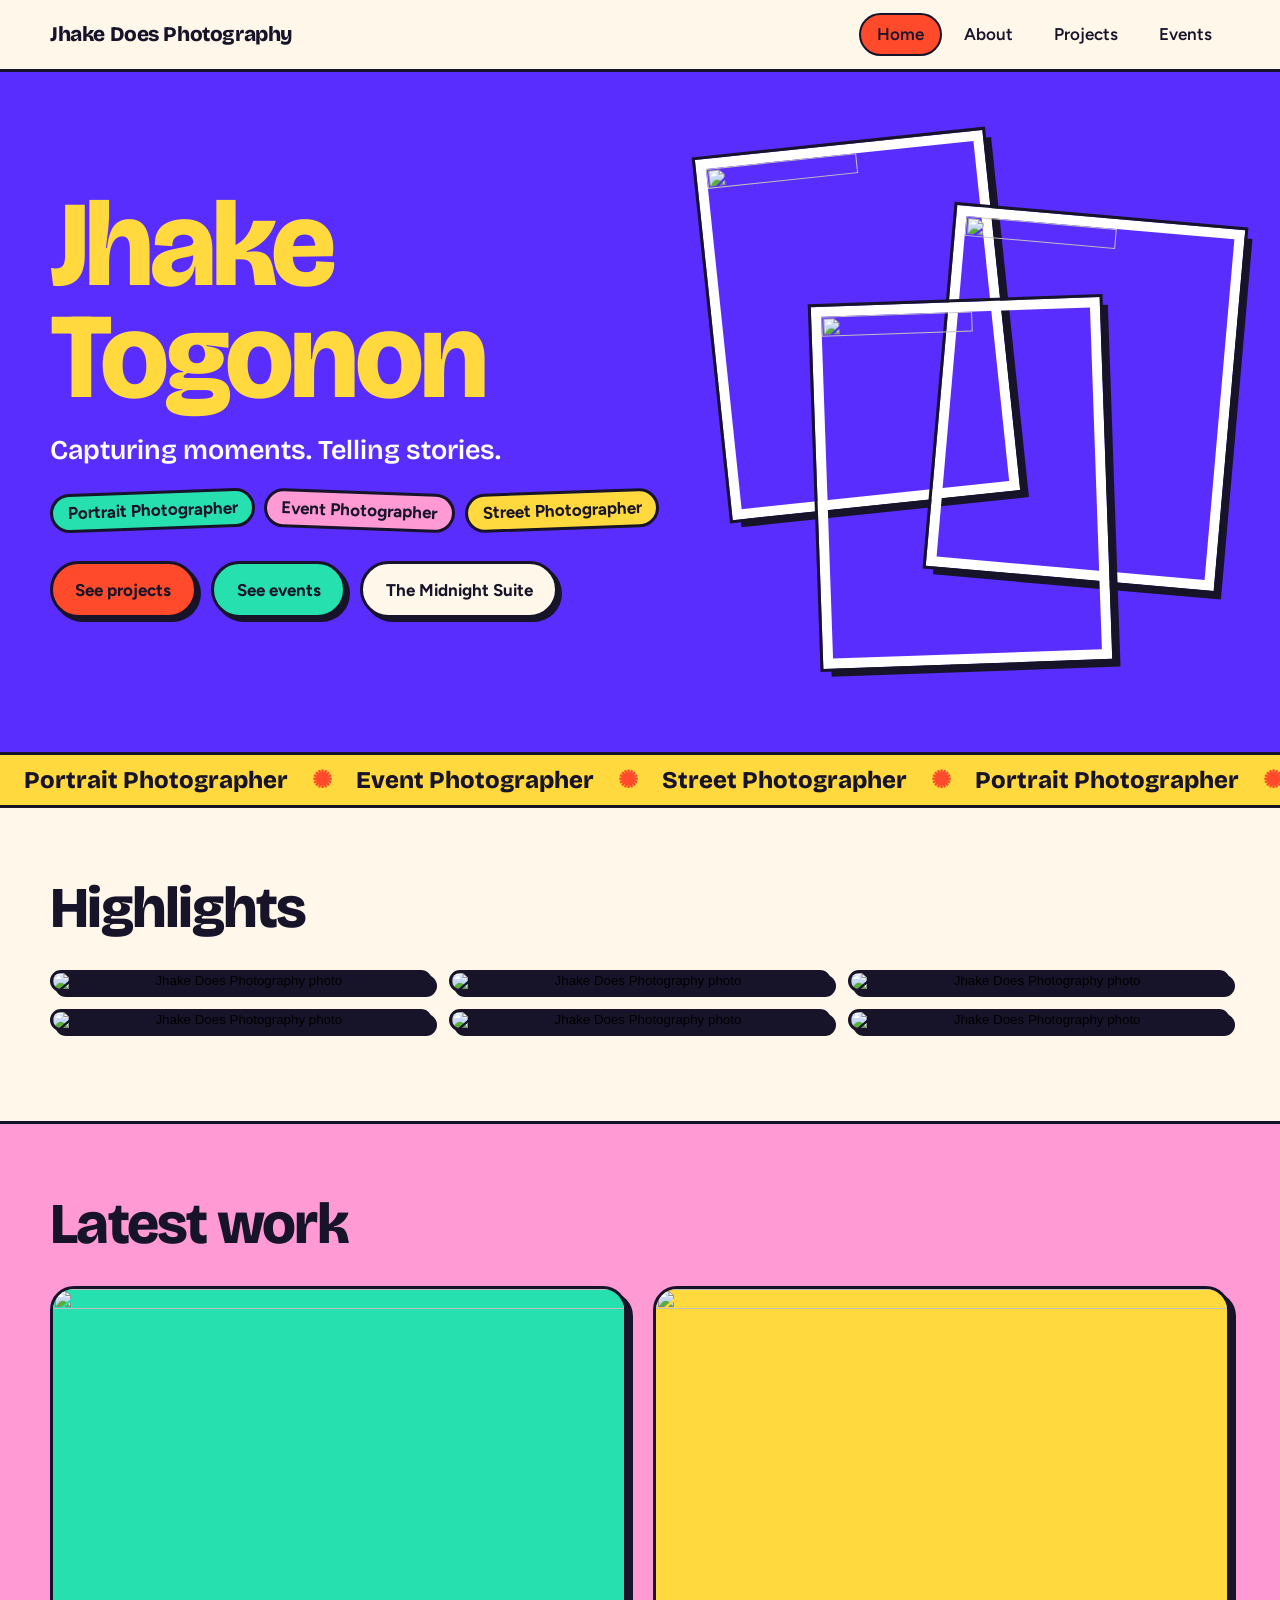
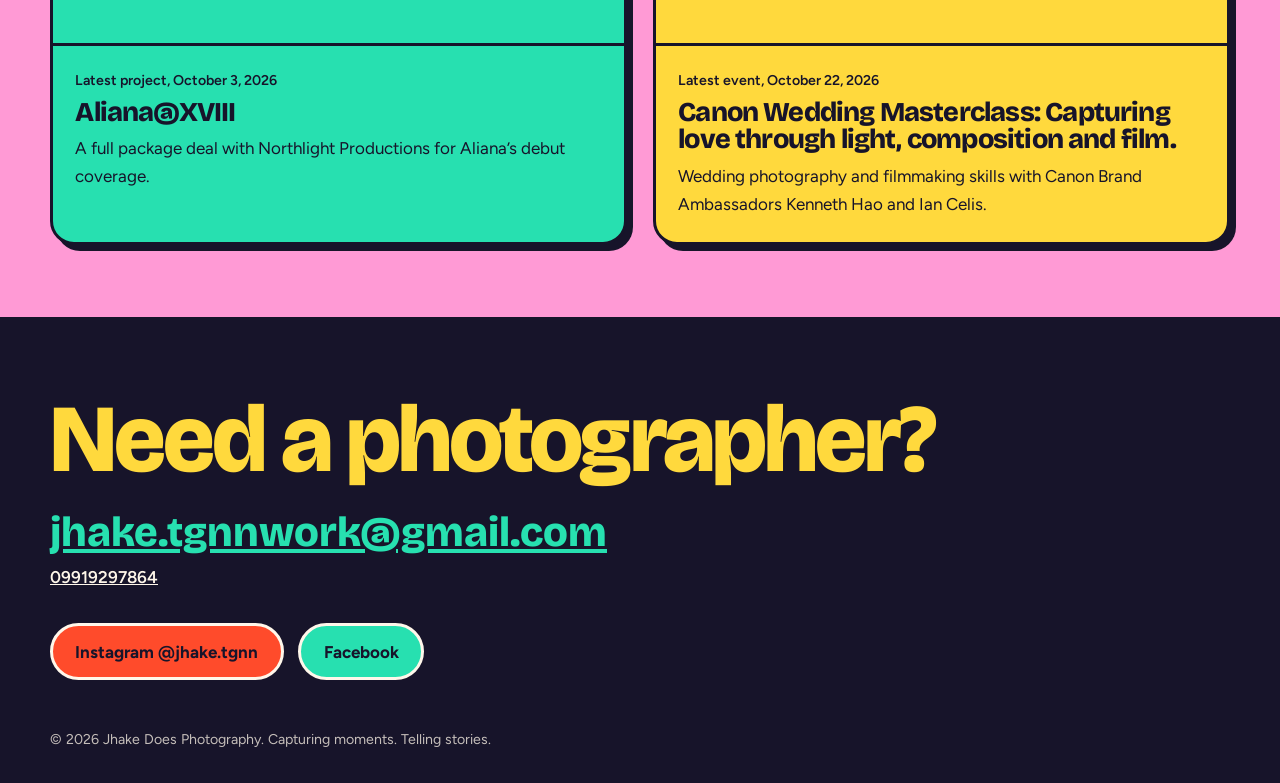
==== index.html @ 031a36fd "First push" ====
<!doctype html>
<html lang="en">
<head>
<meta charset="utf-8">
<meta name="viewport" content="width=device-width, initial-scale=1">
<title>Jhake Togonon – Portrait, Event & Street Photographer</title>
<meta name="description" content="Portfolio of Jhake Togonon: portrait, event and street photography.">
<meta property="og:title" content="Jhake Togonon – Portrait, Event & Street Photographer">
<meta property="og:description" content="Portfolio of Jhake Togonon: portrait, event and street photography.">
<meta property="og:type" content="website">
<link rel="preconnect" href="https://fonts.googleapis.com">
<link rel="preconnect" href="https://fonts.gstatic.com" crossorigin>
<link href="https://fonts.googleapis.com/css2?family=Bricolage+Grotesque:opsz,wght@12..96,700;12..96,800&family=Figtree:wght@400;600;700&display=swap" rel="stylesheet">
<link rel="stylesheet" href="style.css">
</head>
<body data-page="home">
<div id="root"></div>
<noscript><p style="padding:2rem">This site needs JavaScript turned on to show its content.</p></noscript>
<script src="content.js"></script>
<script src="app.js"></script>
</body>
</html>
---- style.css ----
/* Colours live here. Change a hex value and the whole site follows. */
:root{
  --ink:#17142a; --paper:#fff7ea;
  --tomato:#ff4b2b; --violet:#5a2dff; --butter:#ffd93d; --mint:#27e0b0; --pink:#ff9ad5;
  --accent:var(--tomato);
}
body[data-page=about]{--accent:var(--mint)}
body[data-page=projects]{--accent:var(--violet)}
body[data-page=events]{--accent:var(--butter)}

*{box-sizing:border-box;margin:0}
html{scroll-behavior:smooth;scroll-padding-top:5rem}
body{background:var(--paper);color:var(--ink);font:400 1.0625rem/1.65 "Figtree",system-ui,sans-serif}
h1,h2,h3{font-family:"Bricolage Grotesque","Figtree",sans-serif;line-height:1;letter-spacing:-.03em;font-weight:800}
h2{font-size:clamp(2.2rem,5vw,3.6rem)}
img{display:block;max-width:100%}
a{color:inherit}
:focus-visible{outline:3px solid var(--violet);outline-offset:3px}
.wrap{width:min(1180px,100% - 2.5rem);margin-inline:auto}

/* Navigation */
.nav{position:sticky;top:0;z-index:20;background:var(--paper);border-bottom:3px solid var(--ink)}
.nav .wrap{display:flex;align-items:center;justify-content:space-between;gap:.6rem 1rem;padding:.8rem 0;flex-wrap:wrap}
.brand{font:800 1.3rem "Bricolage Grotesque",sans-serif;letter-spacing:-.02em;text-decoration:none}
.nav ul{display:flex;gap:.3rem;list-style:none;padding:0;flex-wrap:wrap}
.nav li a{display:block;padding:.35rem 1rem;border:2px solid transparent;border-radius:99px;font-weight:600;text-decoration:none}
.nav li a:hover{border-color:var(--ink)}
.nav li a[aria-current]{background:var(--accent);border-color:var(--ink)}
body[data-page=projects] .nav li a[aria-current]{color:#fff}

/* Buttons */
.btns{display:flex;flex-wrap:wrap;gap:.9rem;margin-top:2rem}
.btn{display:inline-block;padding:.7rem 1.4rem;border:3px solid var(--ink);border-radius:99px;background:var(--tomato);color:var(--ink);font-weight:700;text-decoration:none;box-shadow:4px 4px 0 var(--ink);transition:transform .15s,box-shadow .15s}
.btn:hover{transform:translate(-2px,-2px);box-shadow:6px 6px 0 var(--ink)}
.btn.alt{background:var(--mint)}
.btn.ghost{background:var(--paper)}

/* Home hero */
.hero{background:var(--violet);color:#fff;border-bottom:3px solid var(--ink);overflow:hidden}
.hero .wrap{display:grid;grid-template-columns:1.1fr .9fr;gap:2rem;align-items:center;padding:4.5rem 0 5.5rem}
.hero h1{font-size:clamp(3.6rem,9.5vw,8rem);color:var(--butter);line-height:.92}
.lede{font:600 clamp(1.2rem,2.4vw,1.7rem)/1.3 "Bricolage Grotesque",sans-serif;margin-top:1.2rem}
.roles{display:flex;flex-wrap:wrap;gap:.6rem;margin-top:1.4rem}
.roles span{background:var(--mint);color:var(--ink);border:3px solid var(--ink);border-radius:99px;padding:.15rem .9rem;font-weight:700;transform:rotate(-2deg)}
.roles span:nth-child(2){background:var(--pink);transform:rotate(2deg)}
.roles span:nth-child(3){background:var(--butter)}
.collage{position:relative;height:min(520px,90vw)}
.collage img{position:absolute;width:56%;aspect-ratio:4/5;object-fit:cover;border:10px solid #fff;outline:3px solid var(--ink);box-shadow:8px 8px 0 var(--ink);transform:rotate(var(--r));transition:transform .3s;animation:drop .8s cubic-bezier(.2,.8,.2,1) backwards}
.collage img:hover{transform:rotate(0) scale(1.03);z-index:3}
.c0{--r:-6deg;top:0;left:0}
.c1{--r:5deg;top:14%;right:0;animation-delay:.12s!important}
.c2{--r:-2deg;bottom:0;left:20%;animation-delay:.24s!important}
@keyframes drop{from{opacity:0;transform:translateY(50px) rotate(0)}}

/* Marquee strip */
.marquee{background:var(--butter);border-bottom:3px solid var(--ink);overflow:hidden;white-space:nowrap}
.marquee div{display:inline-flex;animation:mq 30s linear infinite}
.marquee span{font:800 1.5rem "Bricolage Grotesque",sans-serif;padding:.7rem 0 .7rem 1.5rem}
.marquee span::after{content:"✺";margin-left:1.5rem;color:var(--tomato)}
@keyframes mq{to{transform:translateX(-50%)}}

/* Sections and photo walls */
.sec{padding:4.5rem 0}
.masonry{columns:3 260px;column-gap:1.1rem;margin-top:2rem}
.ph{display:block;width:100%;margin:0 0 1.1rem;padding:0;border:3px solid var(--ink);border-radius:18px;overflow:hidden;background:var(--ink);box-shadow:5px 5px 0 var(--ink);break-inside:avoid;cursor:zoom-in;transition:transform .2s,box-shadow .2s}
.ph:hover{transform:translate(-2px,-2px);box-shadow:8px 8px 0 var(--ink)}
.ph img{width:100%;height:auto}

/* Latest work cards */
.latest{background:var(--pink);border-block:3px solid var(--ink)}
.feats{display:grid;grid-template-columns:repeat(auto-fit,minmax(300px,1fr));gap:1.6rem;margin-top:2rem}
.feat{display:flex;flex-direction:column;background:var(--mint);border:3px solid var(--ink);border-radius:24px;overflow:hidden;box-shadow:6px 6px 0 var(--ink);text-decoration:none;transition:transform .2s,box-shadow .2s}
.feat:hover{transform:translate(-2px,-2px);box-shadow:9px 9px 0 var(--ink)}
.feat.e{background:var(--butter)}
.feat img{width:100%;aspect-ratio:16/10;object-fit:cover;border-bottom:3px solid var(--ink)}
.feat div{padding:1.2rem 1.4rem 1.5rem}
.feat h3{font-size:1.7rem;margin:.4rem 0 .5rem}
.feat small{font-weight:600}

/* About */
.aboutTop{background:var(--mint);border-bottom:3px solid var(--ink)}
.about{display:grid;grid-template-columns:.8fr 1.2fr;gap:3rem;align-items:start;padding:4rem 0 4.5rem}
.about h1{font-size:clamp(3.2rem,8vw,6.5rem);margin-bottom:1.2rem}
.h-sm{font-size:clamp(1.5rem,3vw,2rem);margin-bottom:1rem}
.about p{max-width:60ch;margin-bottom:1rem}
.two{display:grid;grid-template-columns:1.3fr 1fr;gap:3rem;padding:4rem 0 5rem}
.tl{list-style:none;padding:0;margin:1.8rem 0 0 .6rem;border-left:4px solid var(--ink)}
.tl li{position:relative;display:grid;padding:0 0 1.7rem 1.7rem}
.tl li::before{content:"";position:absolute;left:-13px;top:.3rem;width:22px;height:22px;border-radius:50%;background:var(--accent);border:3px solid var(--ink)}
.tl time{font-weight:700}
.tl strong{font:800 1.3rem/1.2 "Bricolage Grotesque",sans-serif}

/* Projects and events */
.phead{background:var(--accent);border-bottom:3px solid var(--ink);padding:4.5rem 0 3.5rem}
body[data-page=projects] .phead{color:#fff}
.phead h1{font-size:clamp(3.6rem,12vw,9rem)}
.phead p{font:600 1.4rem/1.35 "Bricolage Grotesque",sans-serif;margin-top:1rem;max-width:36ch}
.story{background:var(--bg);color:var(--fg);border-bottom:3px solid var(--ink);padding:4.5rem 0}
.b-violet{--bg:var(--violet);--fg:#fff}
.b-mint{--bg:var(--mint);--fg:var(--ink)}
.b-butter{--bg:var(--butter);--fg:var(--ink)}
.b-pink{--bg:var(--pink);--fg:var(--ink)}
.b-tomato{--bg:var(--tomato);--fg:var(--ink)}
.story time{display:inline-block;margin-bottom:1rem;padding:.15rem .9rem;border-radius:99px;background:var(--ink);color:var(--paper);font-weight:600;font-size:.95rem}
.story h2{font-size:clamp(2.4rem,6vw,4.8rem);max-width:18ch}
.story .sub{font:600 1.35rem/1.35 "Bricolage Grotesque",sans-serif;max-width:42ch;margin:.9rem 0 1.2rem}
.story .body{max-width:62ch}
.story .body p{margin-bottom:.9rem}
.part{margin-top:3.5rem}
.part h3{font-size:clamp(1.6rem,3.4vw,2.4rem);max-width:26ch;margin-bottom:.8rem}

/* Footer */
.foot{background:var(--ink);color:var(--paper);padding:4.5rem 0 2rem}
.foot h2{font-size:clamp(2.6rem,8vw,6rem);color:var(--butter)}
.foot .mail{display:inline-block;margin-top:1.2rem;font:800 clamp(1.3rem,4vw,2.6rem) "Bricolage Grotesque",sans-serif;color:var(--mint);overflow-wrap:anywhere}
.foot .meta{margin-top:.4rem;font-weight:600}
.foot .btn{box-shadow:none;border-color:var(--paper)}
.foot small{display:block;margin-top:3rem;opacity:.75}

/* Photo viewer */
.lb{position:fixed;inset:0;z-index:50;display:none;place-items:center;padding:1rem;background:rgba(23,20,42,.95)}
.lb.on{display:grid}
.lb img{max-width:min(94vw,1200px);max-height:88vh;border:3px solid var(--paper);border-radius:12px}
.lb button{position:absolute;width:3rem;height:3rem;border:3px solid var(--ink);border-radius:50%;background:var(--butter);font-size:1.4rem;line-height:1;cursor:pointer}
.lb .x{top:1rem;right:1rem}
.lb .p{left:1rem;top:50%}
.lb .n{right:1rem;top:50%}

@media (max-width:820px){
  .hero .wrap,.about,.two{grid-template-columns:1fr}
  .hero .wrap{padding:3rem 0 4rem}
  .sec,.story{padding:3.2rem 0}
  .lb .p,.lb .n{top:auto;bottom:1rem}
}
@media (prefers-reduced-motion:reduce){
  *{animation:none!important;transition:none!important;scroll-behavior:auto}
}
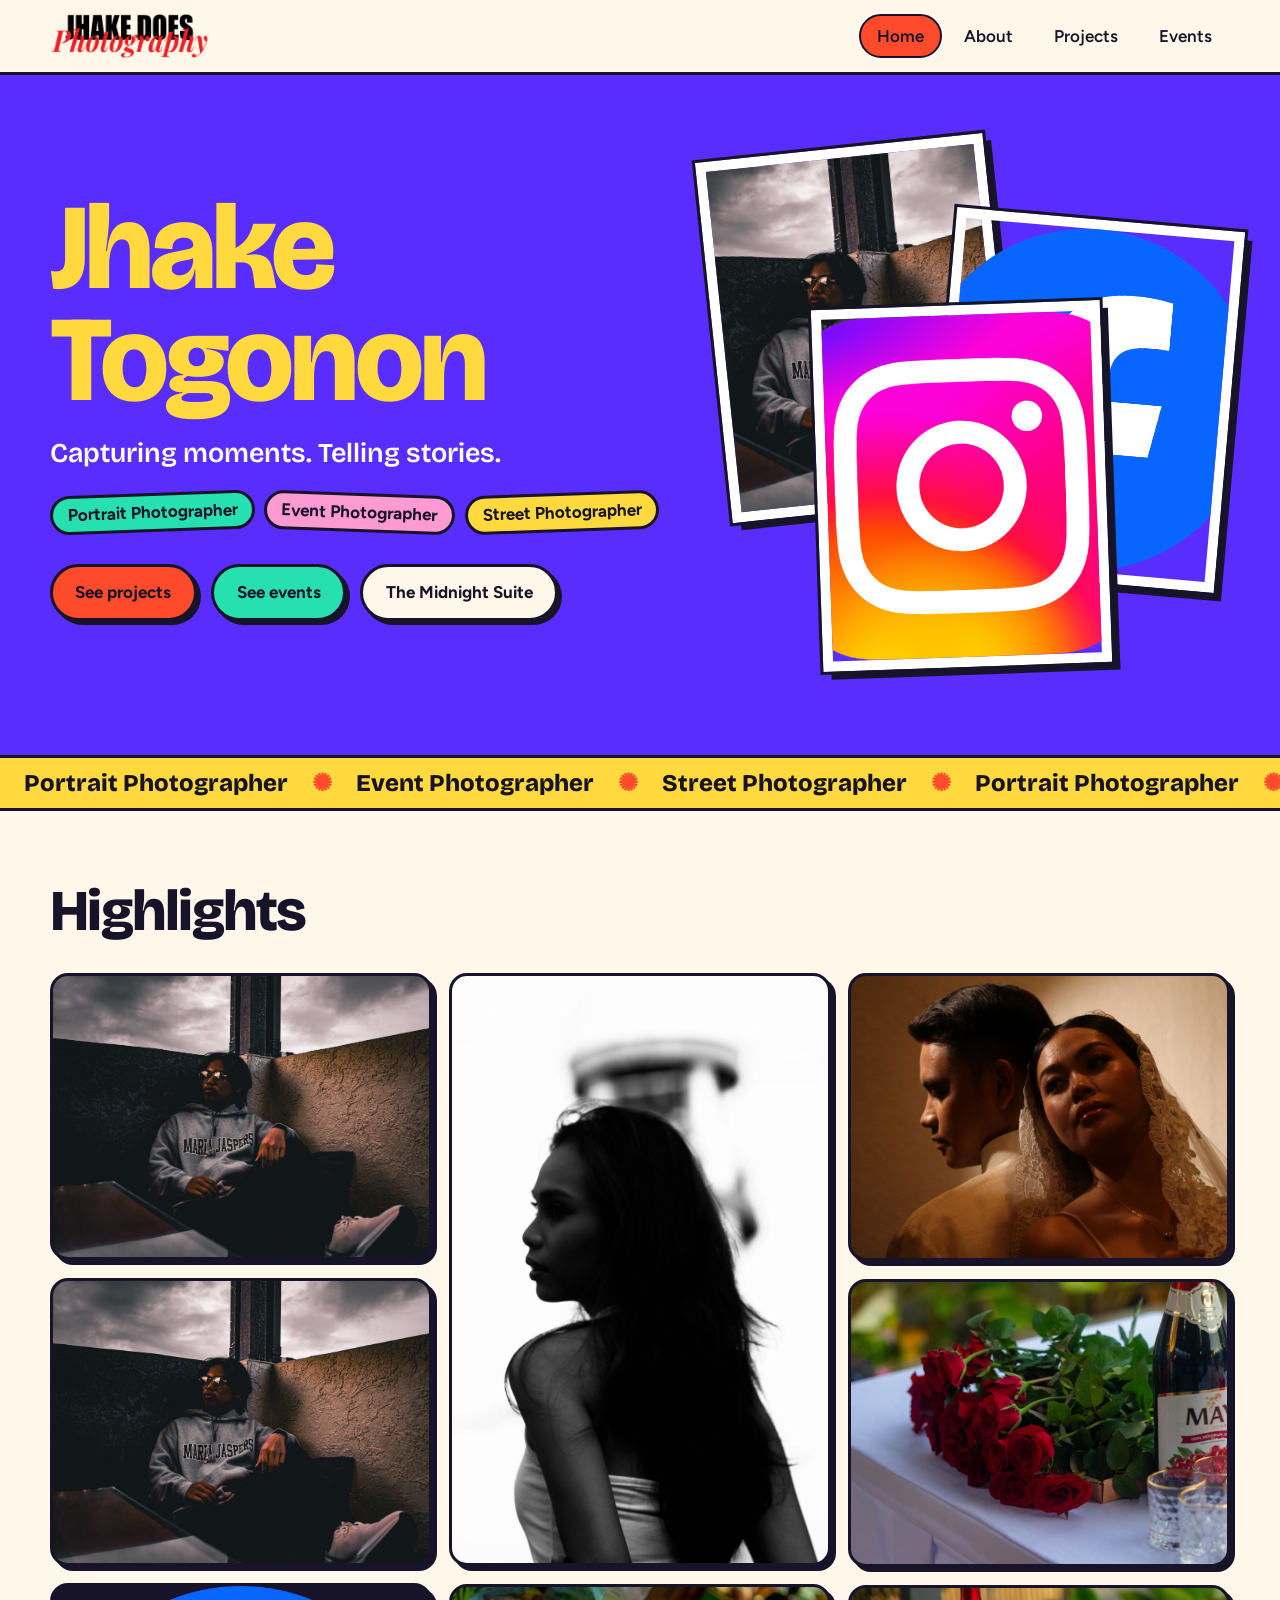
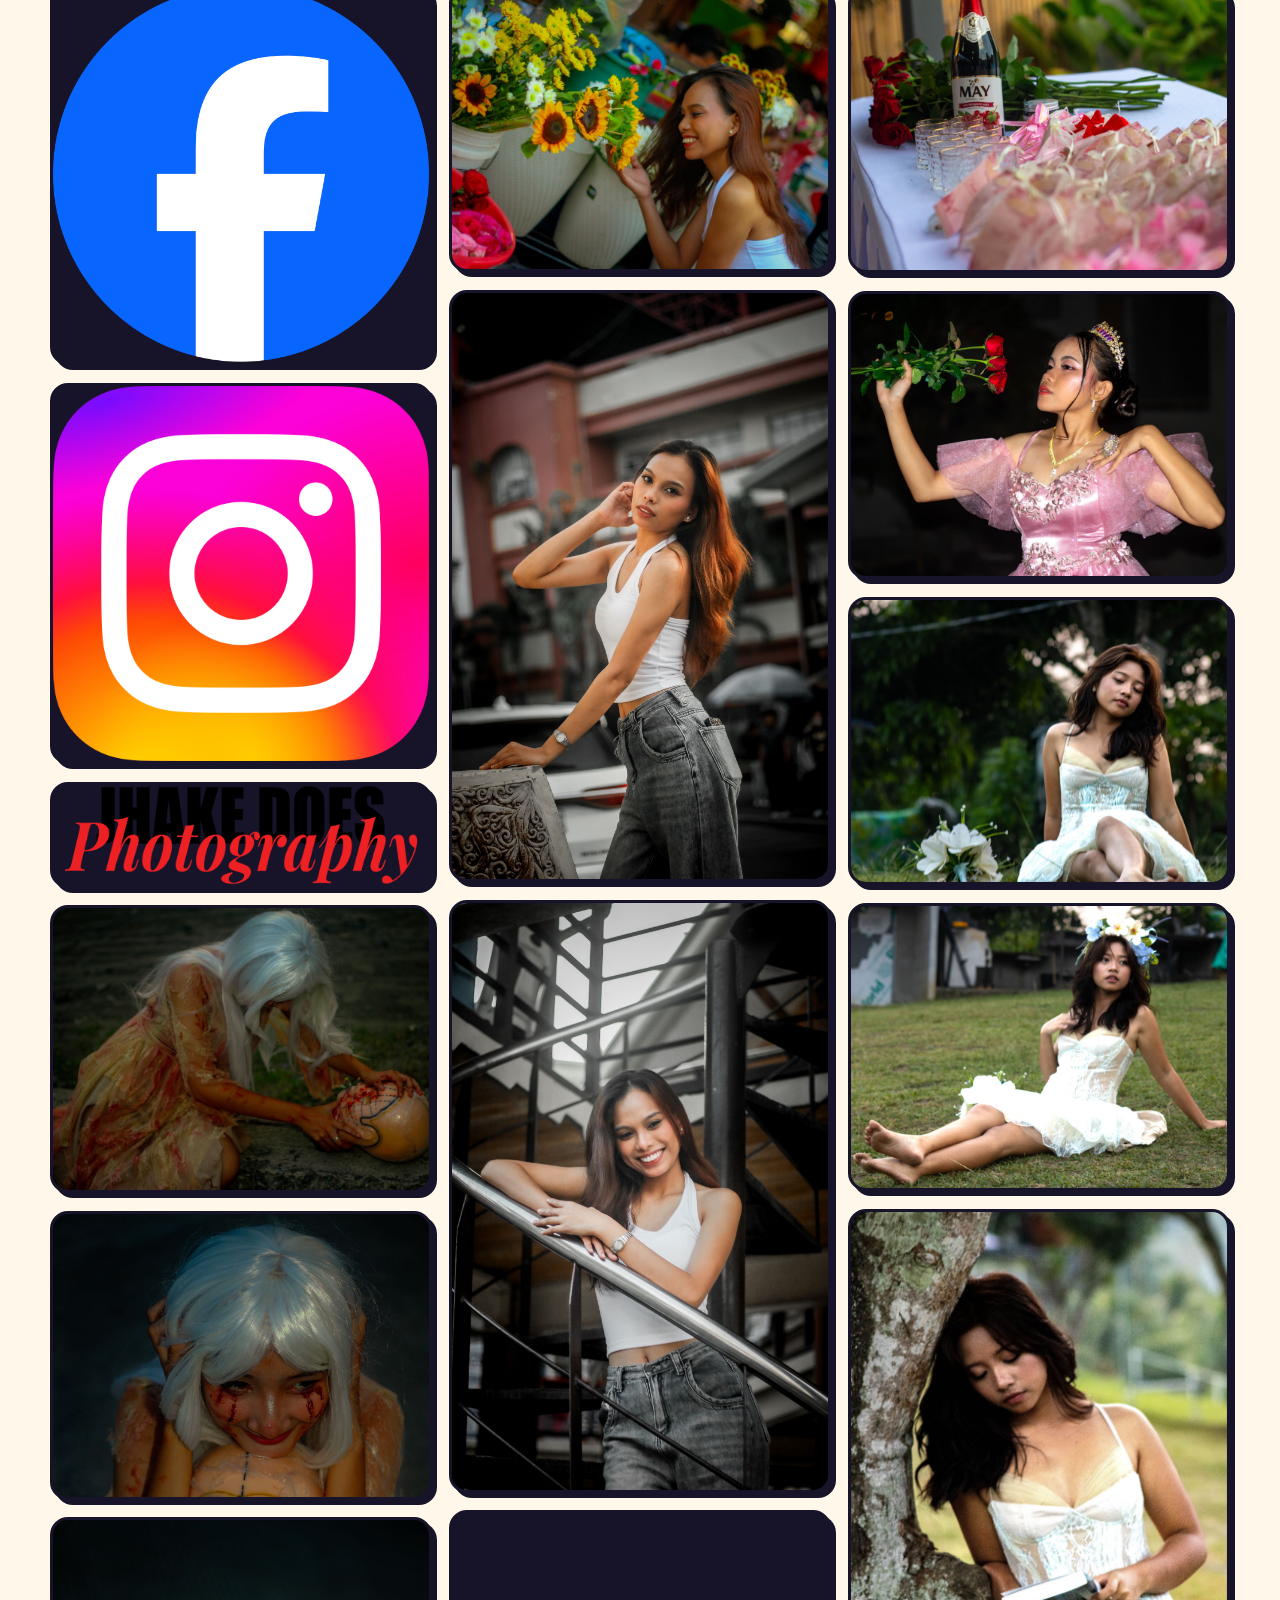
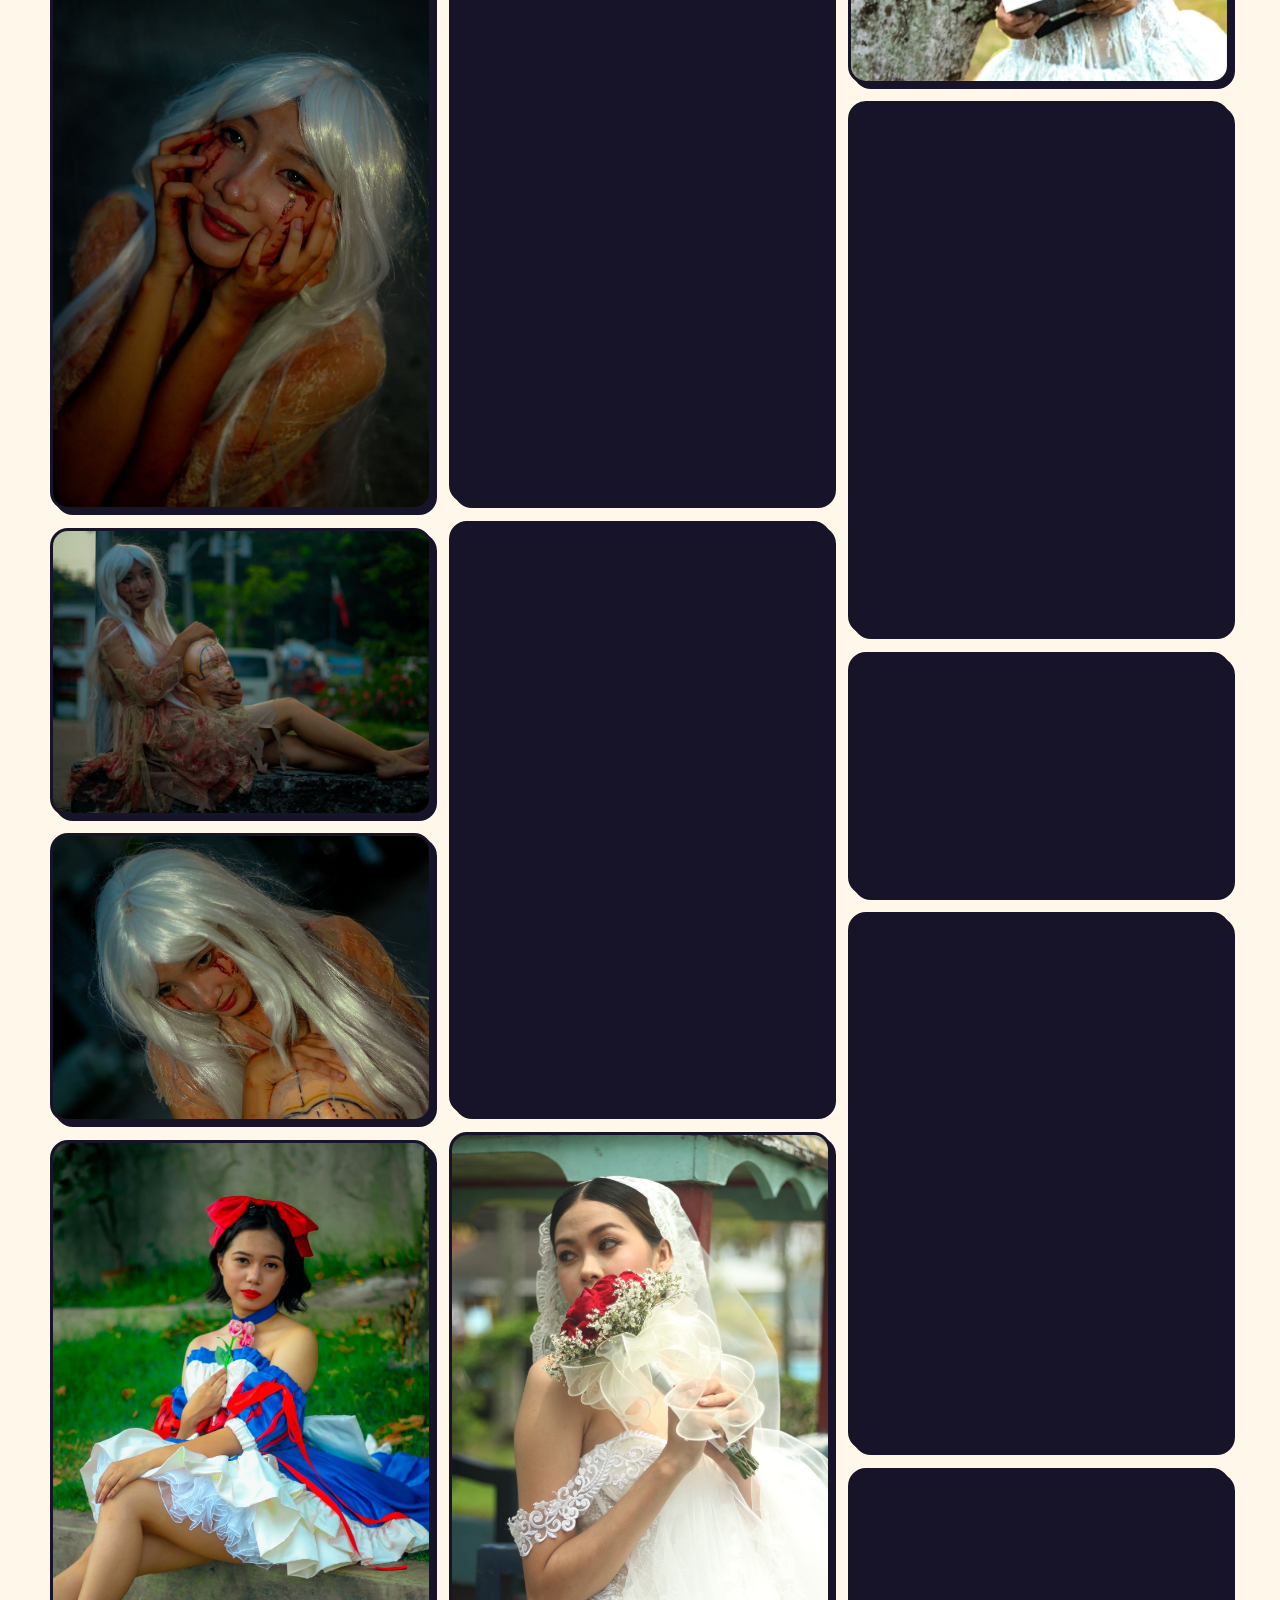
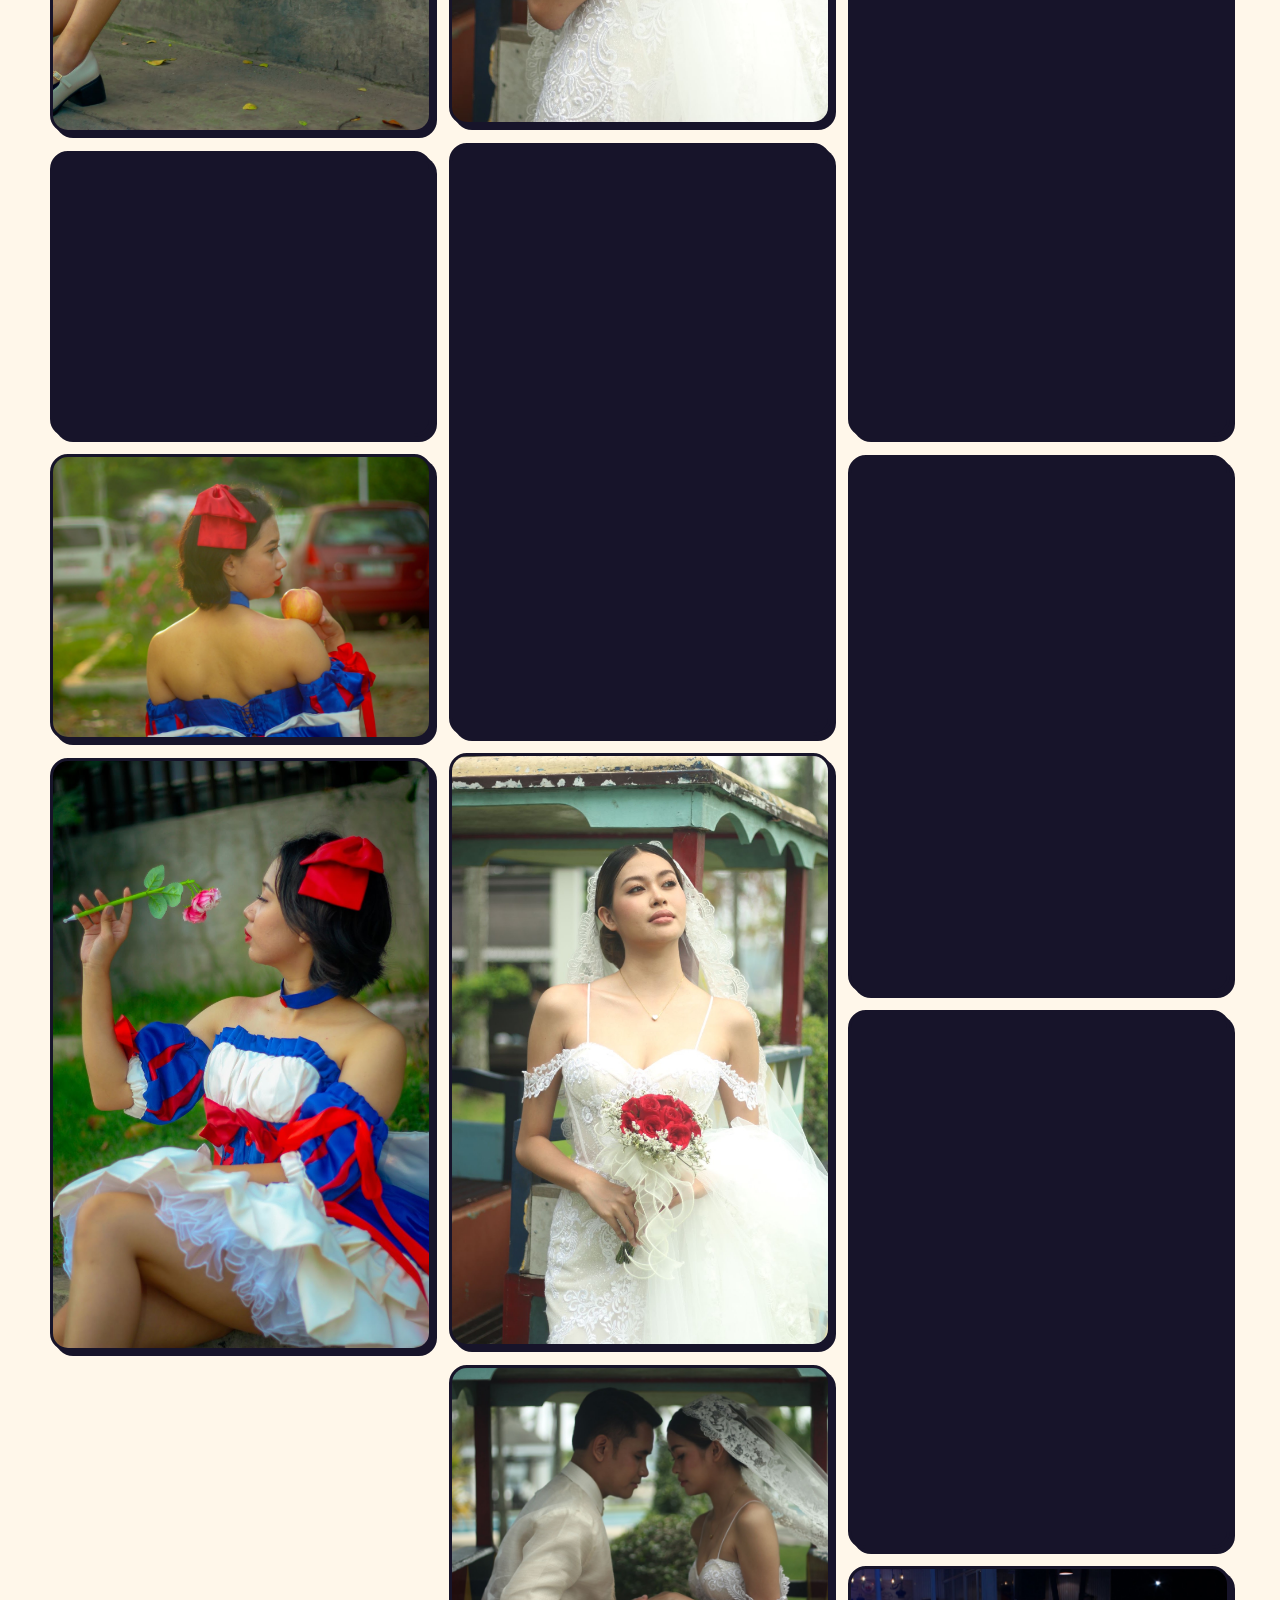
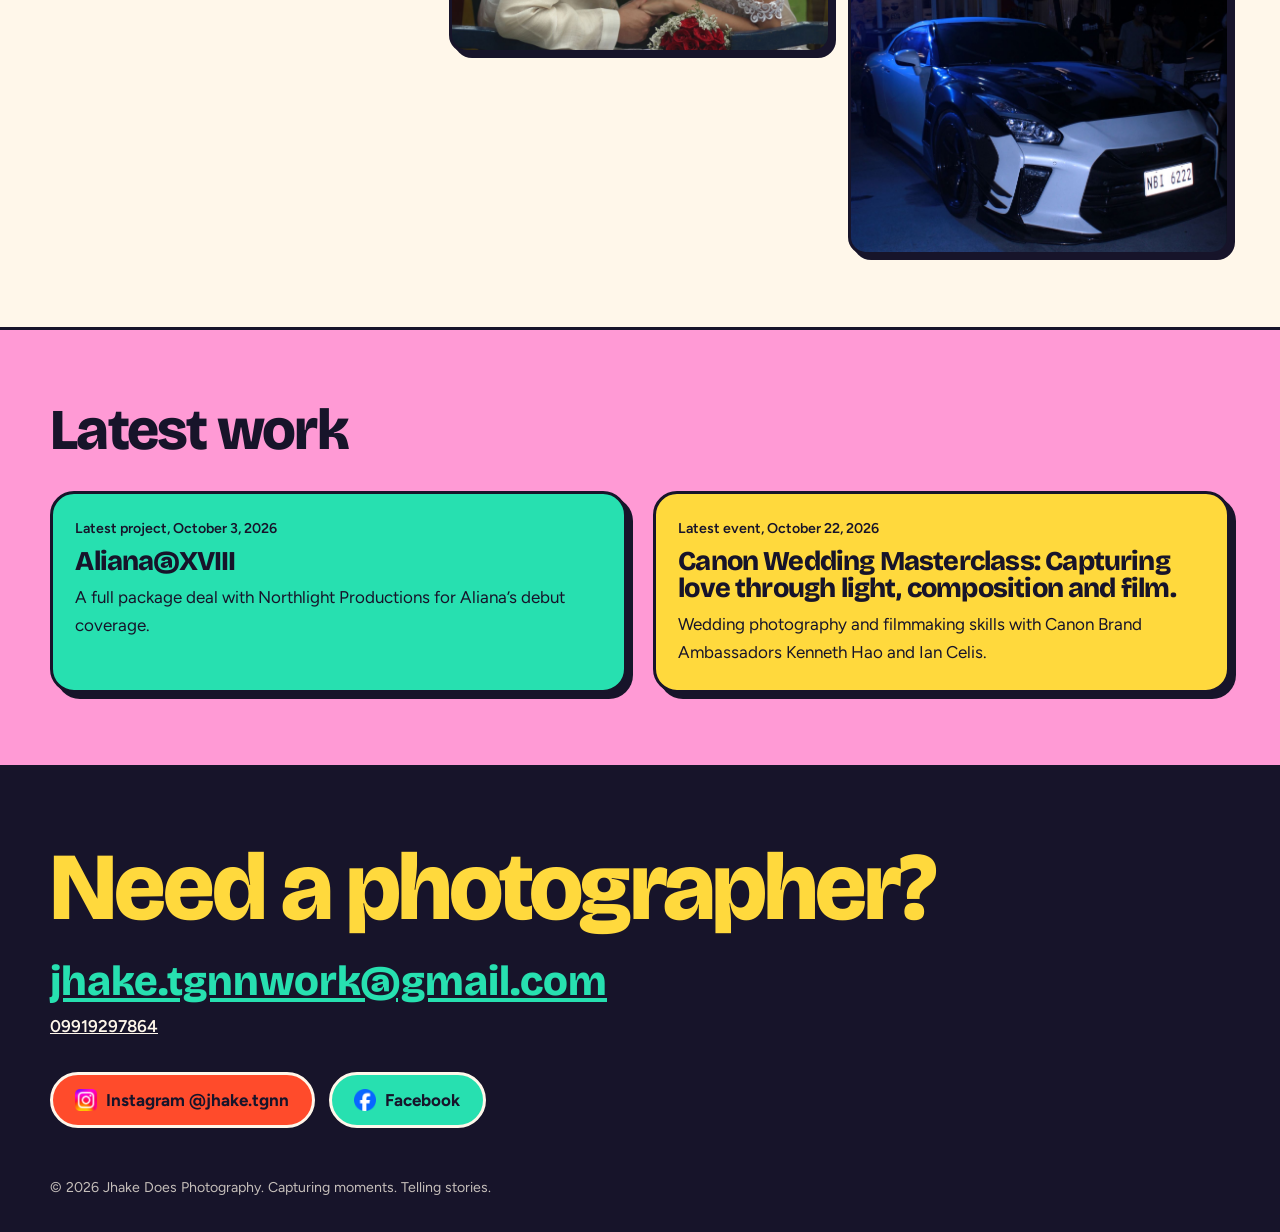
==== commit 33c559fa: "Images imported" ====
--- a/index.html
+++ b/index.html
@@ -2,7 +2,9 @@
 <html lang="en">
 <head>
 <meta charset="utf-8">
-<meta name="viewport" content="width=device-width, initial-scale=1">
+<meta name="viewport" content="width=device-width, initial-scale=1, viewport-fit=cover">
+<meta name="theme-color" content="#fff7ea">
+<link rel="icon" href="images/profile.png">
 <title>Jhake Togonon – Portrait, Event & Street Photographer</title>
 <meta name="description" content="Portfolio of Jhake Togonon: portrait, event and street photography.">
 <meta property="og:title" content="Jhake Togonon – Portrait, Event & Street Photographer">
--- a/style.css
+++ b/style.css
@@ -126,12 +126,66 @@
 .lb .p{left:1rem;top:50%}
 .lb .n{right:1rem;top:50%}
 
+/* Logo, avatar, icons, custom pages */
+.brand{display:flex;align-items:center}
+.logo{height:46px;width:auto}
+.avatar{width:min(100%,380px);aspect-ratio:1;object-fit:cover;border:3px solid var(--ink);border-radius:50%;background:var(--paper);box-shadow:7px 7px 0 var(--ink)}
+.btn img{display:inline-block;vertical-align:-5px;margin-right:.55rem}
+.ph[hidden]{display:none}
+.blocks>*+*{margin-top:1.6rem}
+.blocks .body{max-width:62ch}
+.blocks .body p{margin-bottom:.9rem}
+.collage.solo{height:auto}
+.collage.solo img{position:relative;width:min(78%,420px);margin:0 auto;--r:-3deg}
+.noscroll{overflow:hidden}
+.nav{padding-top:env(safe-area-inset-top)}
+.foot{padding-bottom:calc(2rem + env(safe-area-inset-bottom))}
+.btn,.nav li a{min-height:44px}
+.nav li a{display:flex;align-items:center}
+.btn{display:inline-flex;align-items:center;justify-content:center}
+.feats{grid-template-columns:repeat(auto-fit,minmax(min(100%,300px),1fr))}
+
+/* Tablets and phones */
 @media (max-width:820px){
   .hero .wrap,.about,.two{grid-template-columns:1fr}
-  .hero .wrap{padding:3rem 0 4rem}
+  .hero .wrap{padding:2.8rem 0 3.8rem;gap:2.6rem}
+  .hero h1{font-size:clamp(3rem,15vw,5.5rem)}
+  .collage{height:auto;aspect-ratio:1/1.05;max-width:460px;width:100%;margin-inline:auto}
+  .about{padding:2.5rem 0 3rem;gap:2rem}
+  .avatar{width:min(70%,300px);margin-inline:auto;display:block}
+  .two{gap:2.5rem;padding:3rem 0}
   .sec,.story{padding:3.2rem 0}
-  .lb .p,.lb .n{top:auto;bottom:1rem}
+  .phead{padding:3rem 0 2.4rem}
+  .lb .p,.lb .n{top:auto;bottom:1.2rem}
+}
+@media (max-width:560px){
+  body{font-size:1rem}
+  .wrap{width:calc(100% - 2rem)}
+  .nav .wrap{flex-direction:column;align-items:stretch;gap:.2rem;padding:.55rem 0 .35rem}
+  .brand{justify-content:center}
+  .logo{height:38px}
+  .nav ul{flex-wrap:nowrap;overflow-x:auto;margin-inline:0;padding:.2rem 0 .5rem;scrollbar-width:none}
+  .nav ul::-webkit-scrollbar{display:none}
+  .nav li{flex:0 0 auto}
+  .nav li a{padding:.3rem .95rem}
+  .btns{flex-direction:column;align-items:stretch}
+  .btn{width:100%;text-align:center}
+  .masonry{columns:2 130px;column-gap:.7rem}
+  .ph{margin-bottom:.7rem;border-width:2px;border-radius:12px;box-shadow:3px 3px 0 var(--ink)}
+  .ph:hover{transform:none;box-shadow:3px 3px 0 var(--ink)}
+  .roles span{font-size:.95rem}
+  .marquee span{font-size:1.2rem;padding-block:.55rem}
+  .story h2{font-size:clamp(2.1rem,10vw,3rem)}
+  .story .sub,.phead p{font-size:1.15rem}
+  .part{margin-top:2.6rem}
+  .feat{border-radius:18px;box-shadow:4px 4px 0 var(--ink)}
+  .tl{margin-left:.4rem}
+  .foot{padding-top:3.2rem}
+  .foot .btn{width:100%}
+  .lb{padding:.5rem}
+  .lb img{max-width:100%;max-height:80vh}
 }
 @media (prefers-reduced-motion:reduce){
   *{animation:none!important;transition:none!important;scroll-behavior:auto}
 }
+html{overflow-x:clip}
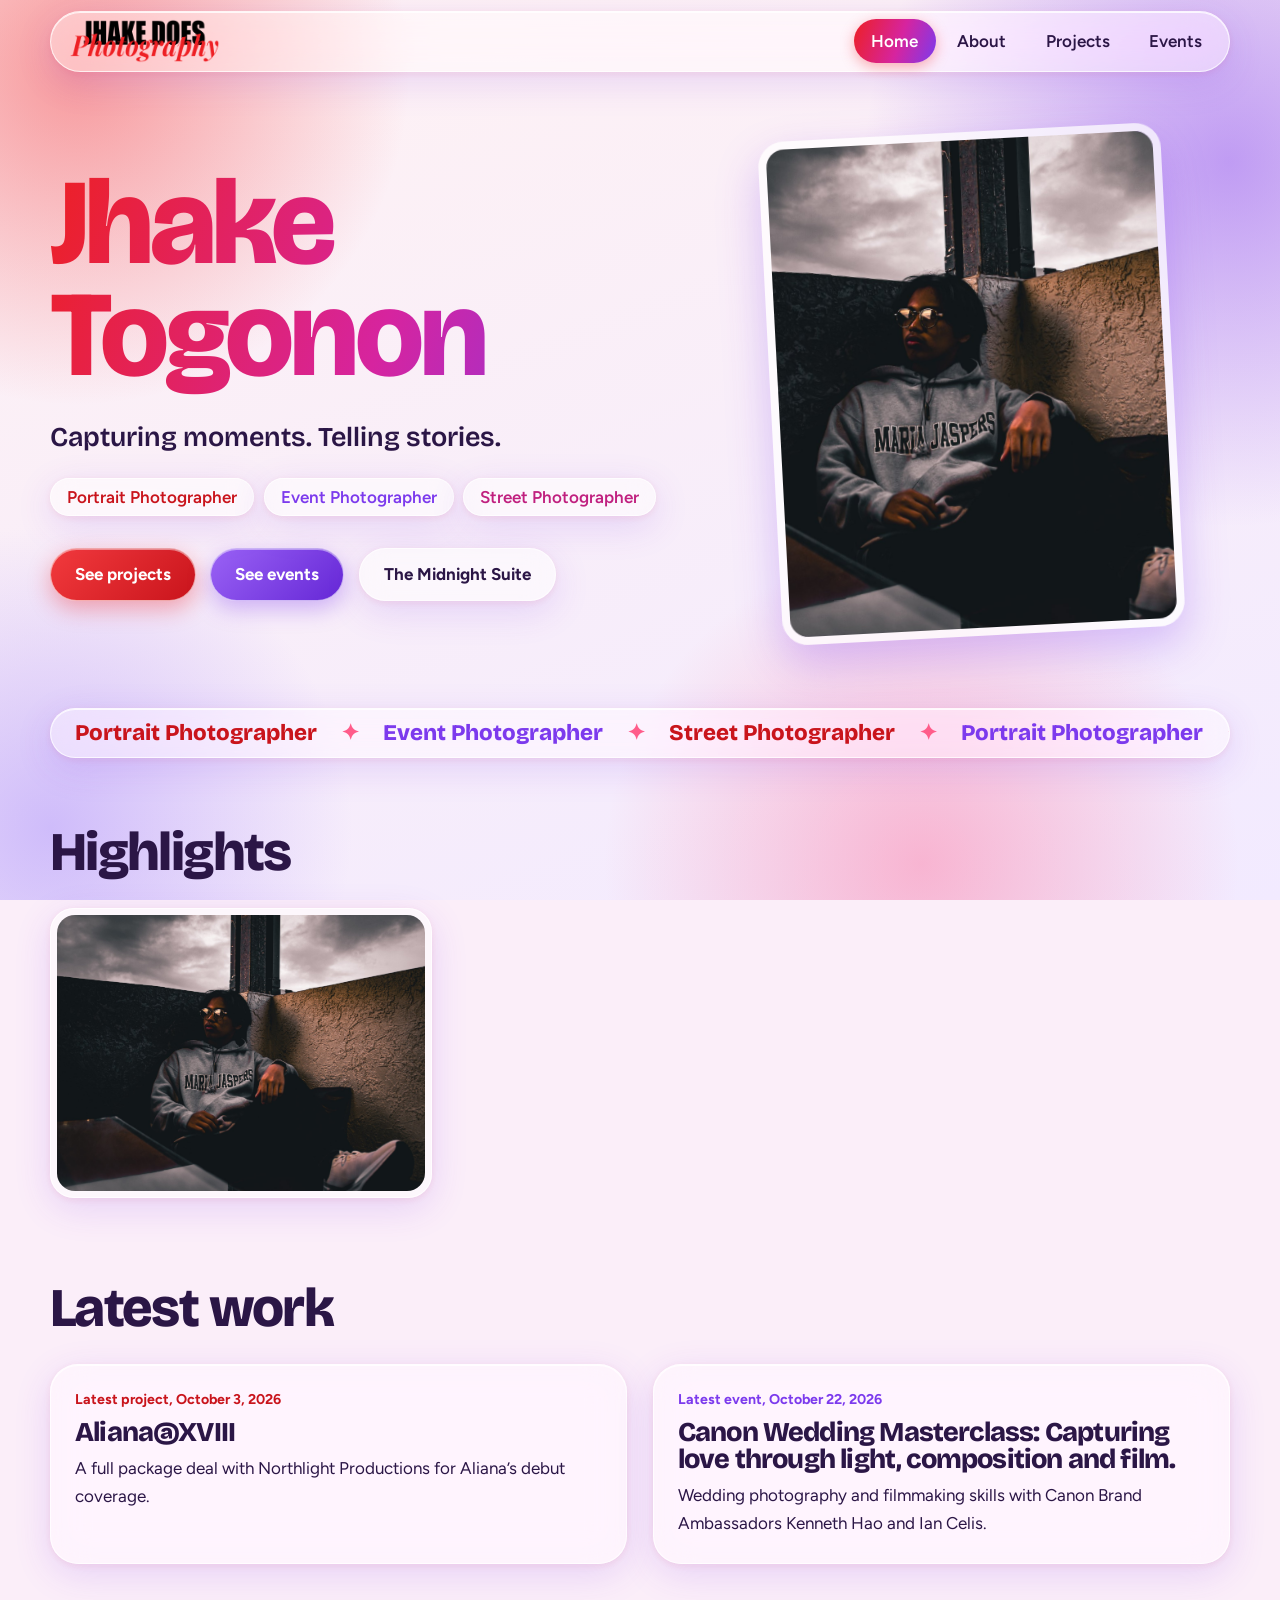
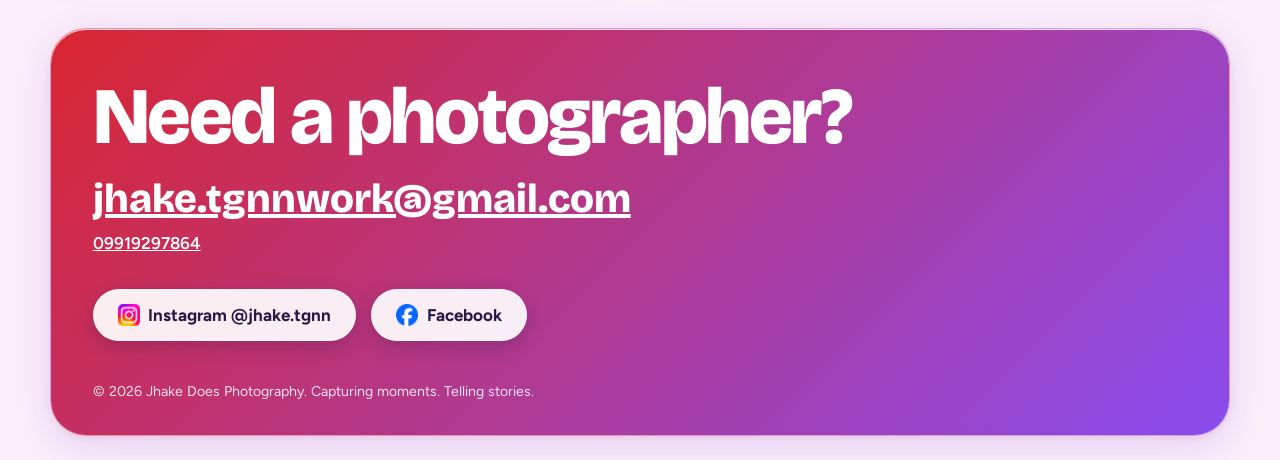
==== commit ba0be5fe: "Previews" ====
--- a/index.html
+++ b/index.html
@@ -3,13 +3,25 @@
 <head>
 <meta charset="utf-8">
 <meta name="viewport" content="width=device-width, initial-scale=1, viewport-fit=cover">
-<meta name="theme-color" content="#fff7ea">
 <link rel="icon" href="images/profile.png">
-<title>Jhake Togonon – Portrait, Event & Street Photographer</title>
-<meta name="description" content="Portfolio of Jhake Togonon: portrait, event and street photography.">
-<meta property="og:title" content="Jhake Togonon – Portrait, Event & Street Photographer">
-<meta property="og:description" content="Portfolio of Jhake Togonon: portrait, event and street photography.">
+<title>Jhake Togonon – Portrait, Event &amp; Street Photographer</title>
+<meta name="description" content="Portfolio of Jhake Togonon: portrait, event and street photography. Capturing moments. Telling stories.">
+<meta name="theme-color" content="#ed2024">
+<link rel="canonical" href="https://jhakemc.github.io/shotbyjhake/">
+<meta property="og:site_name" content="Jhake Does Photography">
 <meta property="og:type" content="website">
+<meta property="og:url" content="https://jhakemc.github.io/shotbyjhake/">
+<meta property="og:title" content="Jhake Togonon – Portrait, Event &amp; Street Photographer">
+<meta property="og:description" content="Portfolio of Jhake Togonon: portrait, event and street photography. Capturing moments. Telling stories.">
+<meta property="og:image" content="https://jhakemc.github.io/shotbyjhake/images/og-home.jpg">
+<meta property="og:image:type" content="image/jpeg">
+<meta property="og:image:width" content="1200">
+<meta property="og:image:height" content="630">
+<meta property="og:image:alt" content="Jhake Does Photography: glass-style card with Jhake Togonon, portrait, event and street photographer">
+<meta name="twitter:card" content="summary_large_image">
+<meta name="twitter:title" content="Jhake Togonon – Portrait, Event &amp; Street Photographer">
+<meta name="twitter:description" content="Portfolio of Jhake Togonon: portrait, event and street photography. Capturing moments. Telling stories.">
+<meta name="twitter:image" content="https://jhakemc.github.io/shotbyjhake/images/og-home.jpg">
 <link rel="preconnect" href="https://fonts.googleapis.com">
 <link rel="preconnect" href="https://fonts.gstatic.com" crossorigin>
 <link href="https://fonts.googleapis.com/css2?family=Bricolage+Grotesque:opsz,wght@12..96,700;12..96,800&family=Figtree:wght@400;600;700&display=swap" rel="stylesheet">
--- a/style.css
+++ b/style.css
@@ -1,191 +1,195 @@
-/* Colours live here. Change a hex value and the whole site follows. */
+/* Glassmorphism theme. Change the colours here and the whole site follows. */
 :root{
-  --ink:#17142a; --paper:#fff7ea;
-  --tomato:#ff4b2b; --violet:#5a2dff; --butter:#ffd93d; --mint:#27e0b0; --pink:#ff9ad5;
-  --accent:var(--tomato);
+  --red:#ed2024; --red-d:#c9141c; --violet:#7c3aed; --rose:#ff5c8a; --lilac:#b79cff;
+  --ink:#2b1646; --muted:#6a5784;
+  --glass:rgba(255,255,255,.42); --glass-line:rgba(255,255,255,.72);
+  --shadow:0 10px 36px rgba(124,58,237,.16),0 2px 8px rgba(237,32,36,.08);
+  --grad:linear-gradient(110deg,var(--red) 0%,#d6249f 55%,var(--violet) 100%);
 }
-body[data-page=about]{--accent:var(--mint)}
-body[data-page=projects]{--accent:var(--violet)}
-body[data-page=events]{--accent:var(--butter)}
-
 *{box-sizing:border-box;margin:0}
-html{scroll-behavior:smooth;scroll-padding-top:5rem}
-body{background:var(--paper);color:var(--ink);font:400 1.0625rem/1.65 "Figtree",system-ui,sans-serif}
+html{scroll-behavior:smooth;scroll-padding-top:6rem;overflow-x:clip}
+body{background:#fbeef9;color:var(--ink);font:400 1.0625rem/1.65 "Figtree",system-ui,sans-serif;min-height:100vh}
+body::before{content:"";position:fixed;inset:0;z-index:-1;background:
+  radial-gradient(42vmax 42vmax at 6% 8%,rgba(237,32,36,.42),transparent 62%),
+  radial-gradient(46vmax 46vmax at 96% 18%,rgba(124,58,237,.46),transparent 62%),
+  radial-gradient(40vmax 40vmax at 72% 96%,rgba(255,92,138,.38),transparent 62%),
+  radial-gradient(38vmax 38vmax at 4% 92%,rgba(167,139,250,.5),transparent 62%),
+  linear-gradient(160deg,#fff2f3,#f2eaff)}
 h1,h2,h3{font-family:"Bricolage Grotesque","Figtree",sans-serif;line-height:1;letter-spacing:-.03em;font-weight:800}
-h2{font-size:clamp(2.2rem,5vw,3.6rem)}
+h2{font-size:clamp(2.1rem,5vw,3.4rem)}
 img{display:block;max-width:100%}
 a{color:inherit}
 :focus-visible{outline:3px solid var(--violet);outline-offset:3px}
 .wrap{width:min(1180px,100% - 2.5rem);margin-inline:auto}
+.grad,.hero h1,.phead h1,.foot h2{background:var(--grad);-webkit-background-clip:text;background-clip:text;color:transparent}
 
-/* Navigation */
-.nav{position:sticky;top:0;z-index:20;background:var(--paper);border-bottom:3px solid var(--ink)}
-.nav .wrap{display:flex;align-items:center;justify-content:space-between;gap:.6rem 1rem;padding:.8rem 0;flex-wrap:wrap}
-.brand{font:800 1.3rem "Bricolage Grotesque",sans-serif;letter-spacing:-.02em;text-decoration:none}
-.nav ul{display:flex;gap:.3rem;list-style:none;padding:0;flex-wrap:wrap}
-.nav li a{display:block;padding:.35rem 1rem;border:2px solid transparent;border-radius:99px;font-weight:600;text-decoration:none}
-.nav li a:hover{border-color:var(--ink)}
-.nav li a[aria-current]{background:var(--accent);border-color:var(--ink)}
-body[data-page=projects] .nav li a[aria-current]{color:#fff}
+/* Glass surfaces */
+.glass,.nav .wrap,.marquee,.feat,.story .wrap,.aboutTop .wrap,.two>div,.foot .wrap{
+  background:var(--glass);border:1px solid var(--glass-line);box-shadow:var(--shadow),inset 0 1px 0 rgba(255,255,255,.8);
+  -webkit-backdrop-filter:blur(20px) saturate(170%);backdrop-filter:blur(20px) saturate(170%)}
+@supports not ((backdrop-filter:blur(1px)) or (-webkit-backdrop-filter:blur(1px))){
+  .glass,.nav .wrap,.marquee,.feat,.story .wrap,.aboutTop .wrap,.two>div{background:rgba(255,255,255,.88)}}
+
+/* Navigation: floating glass bar */
+.nav{position:sticky;top:0;z-index:20;padding:calc(.7rem + env(safe-area-inset-top)) 0 .3rem}
+.nav .wrap{display:flex;align-items:center;justify-content:space-between;gap:.5rem 1rem;flex-wrap:wrap;padding:.45rem .6rem .45rem 1.1rem;border-radius:999px}
+.brand{display:flex;align-items:center;text-decoration:none;font:800 1.2rem "Bricolage Grotesque",sans-serif}
+.logo{height:44px;width:auto}
+.nav ul{display:flex;gap:.25rem;list-style:none;padding:0;flex-wrap:wrap}
+.nav li a{display:flex;align-items:center;min-height:44px;padding:.3rem 1.1rem;border-radius:99px;font-weight:600;text-decoration:none;transition:background .2s,color .2s}
+.nav li a:hover{background:rgba(255,255,255,.7)}
+.nav li a[aria-current]{background:var(--grad);color:#fff;box-shadow:0 4px 14px rgba(237,32,36,.35)}
 
 /* Buttons */
 .btns{display:flex;flex-wrap:wrap;gap:.9rem;margin-top:2rem}
-.btn{display:inline-block;padding:.7rem 1.4rem;border:3px solid var(--ink);border-radius:99px;background:var(--tomato);color:var(--ink);font-weight:700;text-decoration:none;box-shadow:4px 4px 0 var(--ink);transition:transform .15s,box-shadow .15s}
-.btn:hover{transform:translate(-2px,-2px);box-shadow:6px 6px 0 var(--ink)}
-.btn.alt{background:var(--mint)}
-.btn.ghost{background:var(--paper)}
+.btn{display:inline-flex;align-items:center;justify-content:center;min-height:48px;padding:.7rem 1.5rem;border:1px solid rgba(255,255,255,.6);border-radius:99px;background:linear-gradient(135deg,#f23a3d,var(--red-d));color:#fff;font-weight:700;text-decoration:none;box-shadow:0 8px 22px rgba(237,32,36,.35),inset 0 1px 0 rgba(255,255,255,.45);transition:transform .18s,box-shadow .18s}
+.btn:hover{transform:translateY(-2px);box-shadow:0 12px 28px rgba(237,32,36,.42),inset 0 1px 0 rgba(255,255,255,.45)}
+.btn.alt{background:linear-gradient(135deg,#9a62f5,#6527d6);box-shadow:0 8px 22px rgba(124,58,237,.35),inset 0 1px 0 rgba(255,255,255,.45)}
+.btn.ghost{background:rgba(255,255,255,.55);color:var(--ink);box-shadow:var(--shadow);-webkit-backdrop-filter:blur(14px);backdrop-filter:blur(14px)}
+.btn img{display:inline-block;margin-right:.55rem}
 
 /* Home hero */
-.hero{background:var(--violet);color:#fff;border-bottom:3px solid var(--ink);overflow:hidden}
-.hero .wrap{display:grid;grid-template-columns:1.1fr .9fr;gap:2rem;align-items:center;padding:4.5rem 0 5.5rem}
-.hero h1{font-size:clamp(3.6rem,9.5vw,8rem);color:var(--butter);line-height:.92}
-.lede{font:600 clamp(1.2rem,2.4vw,1.7rem)/1.3 "Bricolage Grotesque",sans-serif;margin-top:1.2rem}
+.hero .wrap{display:grid;grid-template-columns:1.1fr .9fr;gap:2rem;align-items:center;padding:3.5rem 0 4.5rem}
+.hero h1{font-size:clamp(3.6rem,9.5vw,8rem);line-height:.92;padding-bottom:.08em}
+.lede{font:600 clamp(1.2rem,2.4vw,1.7rem)/1.3 "Bricolage Grotesque",sans-serif;margin-top:1.2rem;color:var(--ink)}
 .roles{display:flex;flex-wrap:wrap;gap:.6rem;margin-top:1.4rem}
-.roles span{background:var(--mint);color:var(--ink);border:3px solid var(--ink);border-radius:99px;padding:.15rem .9rem;font-weight:700;transform:rotate(-2deg)}
-.roles span:nth-child(2){background:var(--pink);transform:rotate(2deg)}
-.roles span:nth-child(3){background:var(--butter)}
+.roles span{padding:.25rem 1rem;border-radius:99px;font-weight:600;background:rgba(255,255,255,.5);border:1px solid var(--glass-line);box-shadow:var(--shadow);-webkit-backdrop-filter:blur(12px);backdrop-filter:blur(12px)}
+.roles span:nth-child(1){color:var(--red-d)}
+.roles span:nth-child(2){color:var(--violet)}
+.roles span:nth-child(3){color:#c0207f}
 .collage{position:relative;height:min(520px,90vw)}
-.collage img{position:absolute;width:56%;aspect-ratio:4/5;object-fit:cover;border:10px solid #fff;outline:3px solid var(--ink);box-shadow:8px 8px 0 var(--ink);transform:rotate(var(--r));transition:transform .3s;animation:drop .8s cubic-bezier(.2,.8,.2,1) backwards}
+.collage img{position:absolute;width:56%;aspect-ratio:4/5;object-fit:cover;border:8px solid rgba(255,255,255,.7);border-radius:26px;box-shadow:0 18px 44px rgba(124,58,237,.28);transform:rotate(var(--r));transition:transform .3s;animation:drop .8s cubic-bezier(.2,.8,.2,1) backwards}
 .collage img:hover{transform:rotate(0) scale(1.03);z-index:3}
 .c0{--r:-6deg;top:0;left:0}
 .c1{--r:5deg;top:14%;right:0;animation-delay:.12s!important}
 .c2{--r:-2deg;bottom:0;left:20%;animation-delay:.24s!important}
+.collage.solo{height:auto}
+.collage.solo img{position:relative;width:min(78%,420px);margin:0 auto;--r:-3deg}
 @keyframes drop{from{opacity:0;transform:translateY(50px) rotate(0)}}
 
 /* Marquee strip */
-.marquee{background:var(--butter);border-bottom:3px solid var(--ink);overflow:hidden;white-space:nowrap}
+.marquee{overflow:hidden;white-space:nowrap;width:min(1180px,100% - 2.5rem);margin:0 auto;border-radius:99px}
 .marquee div{display:inline-flex;animation:mq 30s linear infinite}
-.marquee span{font:800 1.5rem "Bricolage Grotesque",sans-serif;padding:.7rem 0 .7rem 1.5rem}
-.marquee span::after{content:"✺";margin-left:1.5rem;color:var(--tomato)}
+.marquee span{font:800 1.4rem "Bricolage Grotesque",sans-serif;padding:.65rem 0 .65rem 1.5rem;color:var(--violet)}
+.marquee span:nth-child(odd){color:var(--red-d)}
+.marquee span::after{content:"✦";margin-left:1.5rem;color:var(--rose)}
 @keyframes mq{to{transform:translateX(-50%)}}
 
 /* Sections and photo walls */
-.sec{padding:4.5rem 0}
-.masonry{columns:3 260px;column-gap:1.1rem;margin-top:2rem}
-.ph{display:block;width:100%;margin:0 0 1.1rem;padding:0;border:3px solid var(--ink);border-radius:18px;overflow:hidden;background:var(--ink);box-shadow:5px 5px 0 var(--ink);break-inside:avoid;cursor:zoom-in;transition:transform .2s,box-shadow .2s}
-.ph:hover{transform:translate(-2px,-2px);box-shadow:8px 8px 0 var(--ink)}
-.ph img{width:100%;height:auto}
+.sec{padding:4.2rem 0 1rem}
+.masonry{columns:3 260px;column-gap:1.1rem;margin-top:1.8rem}
+.ph{display:block;width:100%;margin:0 0 1.1rem;padding:6px;border:1px solid var(--glass-line);border-radius:24px;background:rgba(255,255,255,.5);box-shadow:var(--shadow);break-inside:avoid;cursor:zoom-in;overflow:hidden;transition:transform .2s,box-shadow .2s}
+.ph:hover{transform:translateY(-3px);box-shadow:0 16px 40px rgba(124,58,237,.26)}
+.ph img{width:100%;height:auto;border-radius:18px}
+.ph[hidden]{display:none}
 
-/* Latest work cards */
-.latest{background:var(--pink);border-block:3px solid var(--ink)}
-.feats{display:grid;grid-template-columns:repeat(auto-fit,minmax(300px,1fr));gap:1.6rem;margin-top:2rem}
-.feat{display:flex;flex-direction:column;background:var(--mint);border:3px solid var(--ink);border-radius:24px;overflow:hidden;box-shadow:6px 6px 0 var(--ink);text-decoration:none;transition:transform .2s,box-shadow .2s}
-.feat:hover{transform:translate(-2px,-2px);box-shadow:9px 9px 0 var(--ink)}
-.feat.e{background:var(--butter)}
-.feat img{width:100%;aspect-ratio:16/10;object-fit:cover;border-bottom:3px solid var(--ink)}
-.feat div{padding:1.2rem 1.4rem 1.5rem}
+/* Latest work */
+.feats{display:grid;grid-template-columns:repeat(auto-fit,minmax(min(100%,300px),1fr));gap:1.6rem;margin-top:1.8rem}
+.feat{display:flex;flex-direction:column;border-radius:28px;overflow:hidden;text-decoration:none;transition:transform .2s,box-shadow .2s}
+.feat:hover{transform:translateY(-4px)}
+.feat img{width:100%;aspect-ratio:16/10;object-fit:cover}
+.feat div{padding:1.2rem 1.5rem 1.6rem}
 .feat h3{font-size:1.7rem;margin:.4rem 0 .5rem}
-.feat small{font-weight:600}
+.feat small{font-weight:700;color:var(--red-d)}
+.feat.e small{color:var(--violet)}
 
 /* About */
-.aboutTop{background:var(--mint);border-bottom:3px solid var(--ink)}
-.about{display:grid;grid-template-columns:.8fr 1.2fr;gap:3rem;align-items:start;padding:4rem 0 4.5rem}
-.about h1{font-size:clamp(3.2rem,8vw,6.5rem);margin-bottom:1.2rem}
-.h-sm{font-size:clamp(1.5rem,3vw,2rem);margin-bottom:1rem}
+.aboutTop{padding-top:1.5rem}
+.about{display:grid;grid-template-columns:.8fr 1.2fr;gap:3rem;align-items:center;padding:2.8rem;border-radius:36px}
+.avatar{width:min(100%,360px);aspect-ratio:1;object-fit:cover;border-radius:50%;border:6px solid rgba(255,255,255,.75);box-shadow:0 0 0 8px rgba(237,32,36,.18),0 18px 44px rgba(124,58,237,.3);margin-inline:auto}
+.about h1{font-size:clamp(3rem,8vw,6rem);margin-bottom:1rem;background:var(--grad);-webkit-background-clip:text;background-clip:text;color:transparent;padding-bottom:.06em}
+.h-sm{font-size:clamp(1.5rem,3vw,2rem);margin-bottom:1rem;color:var(--violet)}
 .about p{max-width:60ch;margin-bottom:1rem}
-.two{display:grid;grid-template-columns:1.3fr 1fr;gap:3rem;padding:4rem 0 5rem}
-.tl{list-style:none;padding:0;margin:1.8rem 0 0 .6rem;border-left:4px solid var(--ink)}
-.tl li{position:relative;display:grid;padding:0 0 1.7rem 1.7rem}
-.tl li::before{content:"";position:absolute;left:-13px;top:.3rem;width:22px;height:22px;border-radius:50%;background:var(--accent);border:3px solid var(--ink)}
-.tl time{font-weight:700}
+.two{display:grid;grid-template-columns:1.3fr 1fr;gap:1.6rem;padding:2rem 0 4rem}
+.two>div{padding:2rem 2.2rem;border-radius:32px}
+.tl{list-style:none;padding:0;margin:1.6rem 0 0 .5rem;border-left:3px solid rgba(124,58,237,.35)}
+.tl li{position:relative;display:grid;padding:0 0 1.5rem 1.6rem}
+.tl li:last-child{padding-bottom:0}
+.tl li::before{content:"";position:absolute;left:-10px;top:.35rem;width:17px;height:17px;border-radius:50%;background:var(--grad);border:3px solid #fff;box-shadow:0 2px 8px rgba(237,32,36,.4)}
+.tl time{font-weight:700;color:var(--red-d)}
 .tl strong{font:800 1.3rem/1.2 "Bricolage Grotesque",sans-serif}
+.tl span{color:var(--muted)}
 
 /* Projects and events */
-.phead{background:var(--accent);border-bottom:3px solid var(--ink);padding:4.5rem 0 3.5rem}
-body[data-page=projects] .phead{color:#fff}
-.phead h1{font-size:clamp(3.6rem,12vw,9rem)}
-.phead p{font:600 1.4rem/1.35 "Bricolage Grotesque",sans-serif;margin-top:1rem;max-width:36ch}
-.story{background:var(--bg);color:var(--fg);border-bottom:3px solid var(--ink);padding:4.5rem 0}
-.b-violet{--bg:var(--violet);--fg:#fff}
-.b-mint{--bg:var(--mint);--fg:var(--ink)}
-.b-butter{--bg:var(--butter);--fg:var(--ink)}
-.b-pink{--bg:var(--pink);--fg:var(--ink)}
-.b-tomato{--bg:var(--tomato);--fg:var(--ink)}
-.story time{display:inline-block;margin-bottom:1rem;padding:.15rem .9rem;border-radius:99px;background:var(--ink);color:var(--paper);font-weight:600;font-size:.95rem}
-.story h2{font-size:clamp(2.4rem,6vw,4.8rem);max-width:18ch}
-.story .sub{font:600 1.35rem/1.35 "Bricolage Grotesque",sans-serif;max-width:42ch;margin:.9rem 0 1.2rem}
-.story .body{max-width:62ch}
-.story .body p{margin-bottom:.9rem}
-.part{margin-top:3.5rem}
-.part h3{font-size:clamp(1.6rem,3.4vw,2.4rem);max-width:26ch;margin-bottom:.8rem}
+.phead{padding:3.5rem 0 1.4rem}
+.phead h1{font-size:clamp(3.6rem,12vw,9rem);line-height:.95;padding-bottom:.08em}
+.phead p{font:600 1.4rem/1.35 "Bricolage Grotesque",sans-serif;margin-top:.8rem;max-width:36ch;color:var(--muted)}
+.story{padding:1.1rem 0}
+.story .wrap{padding:2.6rem;border-radius:36px;background-image:linear-gradient(135deg,var(--tint,rgba(255,255,255,.0)),rgba(255,255,255,0) 70%)}
+.b-red{--tint:rgba(237,32,36,.2)}
+.b-violet{--tint:rgba(124,58,237,.22)}
+.b-rose{--tint:rgba(255,92,138,.24)}
+.b-lilac{--tint:rgba(167,139,250,.3)}
+.story time{display:inline-block;margin-bottom:1rem;padding:.15rem 1rem;border-radius:99px;background:var(--grad);color:#fff;font-weight:700;font-size:.92rem;box-shadow:0 4px 12px rgba(237,32,36,.3)}
+.story h2{font-size:clamp(2.3rem,6vw,4.4rem);max-width:18ch}
+.story .sub{font:600 1.35rem/1.35 "Bricolage Grotesque",sans-serif;max-width:42ch;margin:.9rem 0 1.2rem;color:var(--violet)}
+.story .body,.blocks .body{max-width:62ch}
+.story .body p,.blocks .body p{margin-bottom:.9rem}
+.part{margin-top:3rem}
+.part h3{font-size:clamp(1.6rem,3.4vw,2.3rem);max-width:26ch;margin-bottom:.8rem;color:var(--red-d)}
+.blocks>*+*{margin-top:1.6rem}
 
 /* Footer */
-.foot{background:var(--ink);color:var(--paper);padding:4.5rem 0 2rem}
-.foot h2{font-size:clamp(2.6rem,8vw,6rem);color:var(--butter)}
-.foot .mail{display:inline-block;margin-top:1.2rem;font:800 clamp(1.3rem,4vw,2.6rem) "Bricolage Grotesque",sans-serif;color:var(--mint);overflow-wrap:anywhere}
+.foot{padding:3rem 0 calc(1.5rem + env(safe-area-inset-bottom))}
+.foot .wrap{padding:3rem 2.6rem 2rem;border-radius:36px;color:#fff;background:linear-gradient(135deg,rgba(214,20,31,.92),rgba(124,58,237,.9));border-color:rgba(255,255,255,.5)}
+.foot h2{font-size:clamp(2.4rem,7vw,5rem);background:none;color:#fff;-webkit-background-clip:border-box;background-clip:border-box}
+.foot .mail{display:inline-block;margin-top:1.1rem;font:800 clamp(1.3rem,4vw,2.5rem) "Bricolage Grotesque",sans-serif;overflow-wrap:anywhere}
 .foot .meta{margin-top:.4rem;font-weight:600}
-.foot .btn{box-shadow:none;border-color:var(--paper)}
-.foot small{display:block;margin-top:3rem;opacity:.75}
+.foot .btn,.foot .btn.alt{background:rgba(255,255,255,.92);color:var(--ink);box-shadow:0 6px 18px rgba(43,22,70,.25)}
+.foot small{display:block;margin-top:2.4rem;opacity:.85}
 
 /* Photo viewer */
-.lb{position:fixed;inset:0;z-index:50;display:none;place-items:center;padding:1rem;background:rgba(23,20,42,.95)}
+.lb{position:fixed;inset:0;z-index:50;display:none;place-items:center;padding:1rem;background:rgba(43,22,70,.66);-webkit-backdrop-filter:blur(14px);backdrop-filter:blur(14px)}
 .lb.on{display:grid}
-.lb img{max-width:min(94vw,1200px);max-height:88vh;border:3px solid var(--paper);border-radius:12px}
-.lb button{position:absolute;width:3rem;height:3rem;border:3px solid var(--ink);border-radius:50%;background:var(--butter);font-size:1.4rem;line-height:1;cursor:pointer}
-.lb .x{top:1rem;right:1rem}
+.lb img{max-width:min(94vw,1200px);max-height:88vh;border:6px solid rgba(255,255,255,.75);border-radius:22px;box-shadow:0 24px 60px rgba(0,0,0,.3)}
+.lb button{position:absolute;width:3rem;height:3rem;border:1px solid rgba(255,255,255,.7);border-radius:50%;background:rgba(255,255,255,.55);color:var(--ink);font-size:1.4rem;line-height:1;cursor:pointer;-webkit-backdrop-filter:blur(10px);backdrop-filter:blur(10px)}
+.lb .x{top:calc(1rem + env(safe-area-inset-top));right:1rem}
 .lb .p{left:1rem;top:50%}
 .lb .n{right:1rem;top:50%}
-
-/* Logo, avatar, icons, custom pages */
-.brand{display:flex;align-items:center}
-.logo{height:46px;width:auto}
-.avatar{width:min(100%,380px);aspect-ratio:1;object-fit:cover;border:3px solid var(--ink);border-radius:50%;background:var(--paper);box-shadow:7px 7px 0 var(--ink)}
-.btn img{display:inline-block;vertical-align:-5px;margin-right:.55rem}
-.ph[hidden]{display:none}
-.blocks>*+*{margin-top:1.6rem}
-.blocks .body{max-width:62ch}
-.blocks .body p{margin-bottom:.9rem}
-.collage.solo{height:auto}
-.collage.solo img{position:relative;width:min(78%,420px);margin:0 auto;--r:-3deg}
 .noscroll{overflow:hidden}
-.nav{padding-top:env(safe-area-inset-top)}
-.foot{padding-bottom:calc(2rem + env(safe-area-inset-bottom))}
-.btn,.nav li a{min-height:44px}
-.nav li a{display:flex;align-items:center}
-.btn{display:inline-flex;align-items:center;justify-content:center}
-.feats{grid-template-columns:repeat(auto-fit,minmax(min(100%,300px),1fr))}
 
 /* Tablets and phones */
 @media (max-width:820px){
   .hero .wrap,.about,.two{grid-template-columns:1fr}
-  .hero .wrap{padding:2.8rem 0 3.8rem;gap:2.6rem}
+  .hero .wrap{padding:2.2rem 0 3rem;gap:2.4rem}
   .hero h1{font-size:clamp(3rem,15vw,5.5rem)}
   .collage{height:auto;aspect-ratio:1/1.05;max-width:460px;width:100%;margin-inline:auto}
-  .about{padding:2.5rem 0 3rem;gap:2rem}
-  .avatar{width:min(70%,300px);margin-inline:auto;display:block}
-  .two{gap:2.5rem;padding:3rem 0}
-  .sec,.story{padding:3.2rem 0}
-  .phead{padding:3rem 0 2.4rem}
+  .about{padding:2rem 1.5rem;gap:1.6rem}
+  .avatar{width:min(70%,280px)}
+  .sec{padding-top:3rem}
+  .phead{padding:2.4rem 0 1rem}
+  .story .wrap{padding:2rem 1.5rem}
+  .two>div{padding:1.6rem 1.4rem}
+  .hero .wrap>div:first-child{text-align:center}
+  .hero .roles,.hero .btns{justify-content:center}
   .lb .p,.lb .n{top:auto;bottom:1.2rem}
 }
 @media (max-width:560px){
   body{font-size:1rem}
-  .wrap{width:calc(100% - 2rem)}
-  .nav .wrap{flex-direction:column;align-items:stretch;gap:.2rem;padding:.55rem 0 .35rem}
+  .wrap,.marquee{width:calc(100% - 1.5rem)}
+  .nav .wrap{flex-direction:column;align-items:stretch;gap:.1rem;padding:.5rem .6rem .35rem;border-radius:28px}
   .brand{justify-content:center}
   .logo{height:38px}
-  .nav ul{flex-wrap:nowrap;overflow-x:auto;margin-inline:0;padding:.2rem 0 .5rem;scrollbar-width:none}
+  .nav ul{flex-wrap:nowrap;justify-content:safe center;overflow-x:auto;padding:.2rem 0 .3rem;scrollbar-width:none}
   .nav ul::-webkit-scrollbar{display:none}
   .nav li{flex:0 0 auto}
   .nav li a{padding:.3rem .95rem}
   .btns{flex-direction:column;align-items:stretch}
-  .btn{width:100%;text-align:center}
+  .btn{width:100%}
   .masonry{columns:2 130px;column-gap:.7rem}
-  .ph{margin-bottom:.7rem;border-width:2px;border-radius:12px;box-shadow:3px 3px 0 var(--ink)}
-  .ph:hover{transform:none;box-shadow:3px 3px 0 var(--ink)}
-  .roles span{font-size:.95rem}
-  .marquee span{font-size:1.2rem;padding-block:.55rem}
-  .story h2{font-size:clamp(2.1rem,10vw,3rem)}
+  .ph{margin-bottom:.7rem;padding:4px;border-radius:18px}
+  .ph img{border-radius:14px}
+  .ph:hover{transform:none}
+  .marquee span{font-size:1.15rem;padding-block:.5rem}
+  .story .wrap{padding:1.6rem 1.15rem;border-radius:28px}
+  .story h2{font-size:clamp(2rem,10vw,2.9rem)}
   .story .sub,.phead p{font-size:1.15rem}
-  .part{margin-top:2.6rem}
-  .feat{border-radius:18px;box-shadow:4px 4px 0 var(--ink)}
-  .tl{margin-left:.4rem}
-  .foot{padding-top:3.2rem}
-  .foot .btn{width:100%}
+  .part{margin-top:2.4rem}
+  .feat{border-radius:22px}
+  .foot .wrap{padding:2.2rem 1.3rem 1.6rem;border-radius:28px}
   .lb{padding:.5rem}
   .lb img{max-width:100%;max-height:80vh}
 }
 @media (prefers-reduced-motion:reduce){
   *{animation:none!important;transition:none!important;scroll-behavior:auto}
 }
-html{overflow-x:clip}
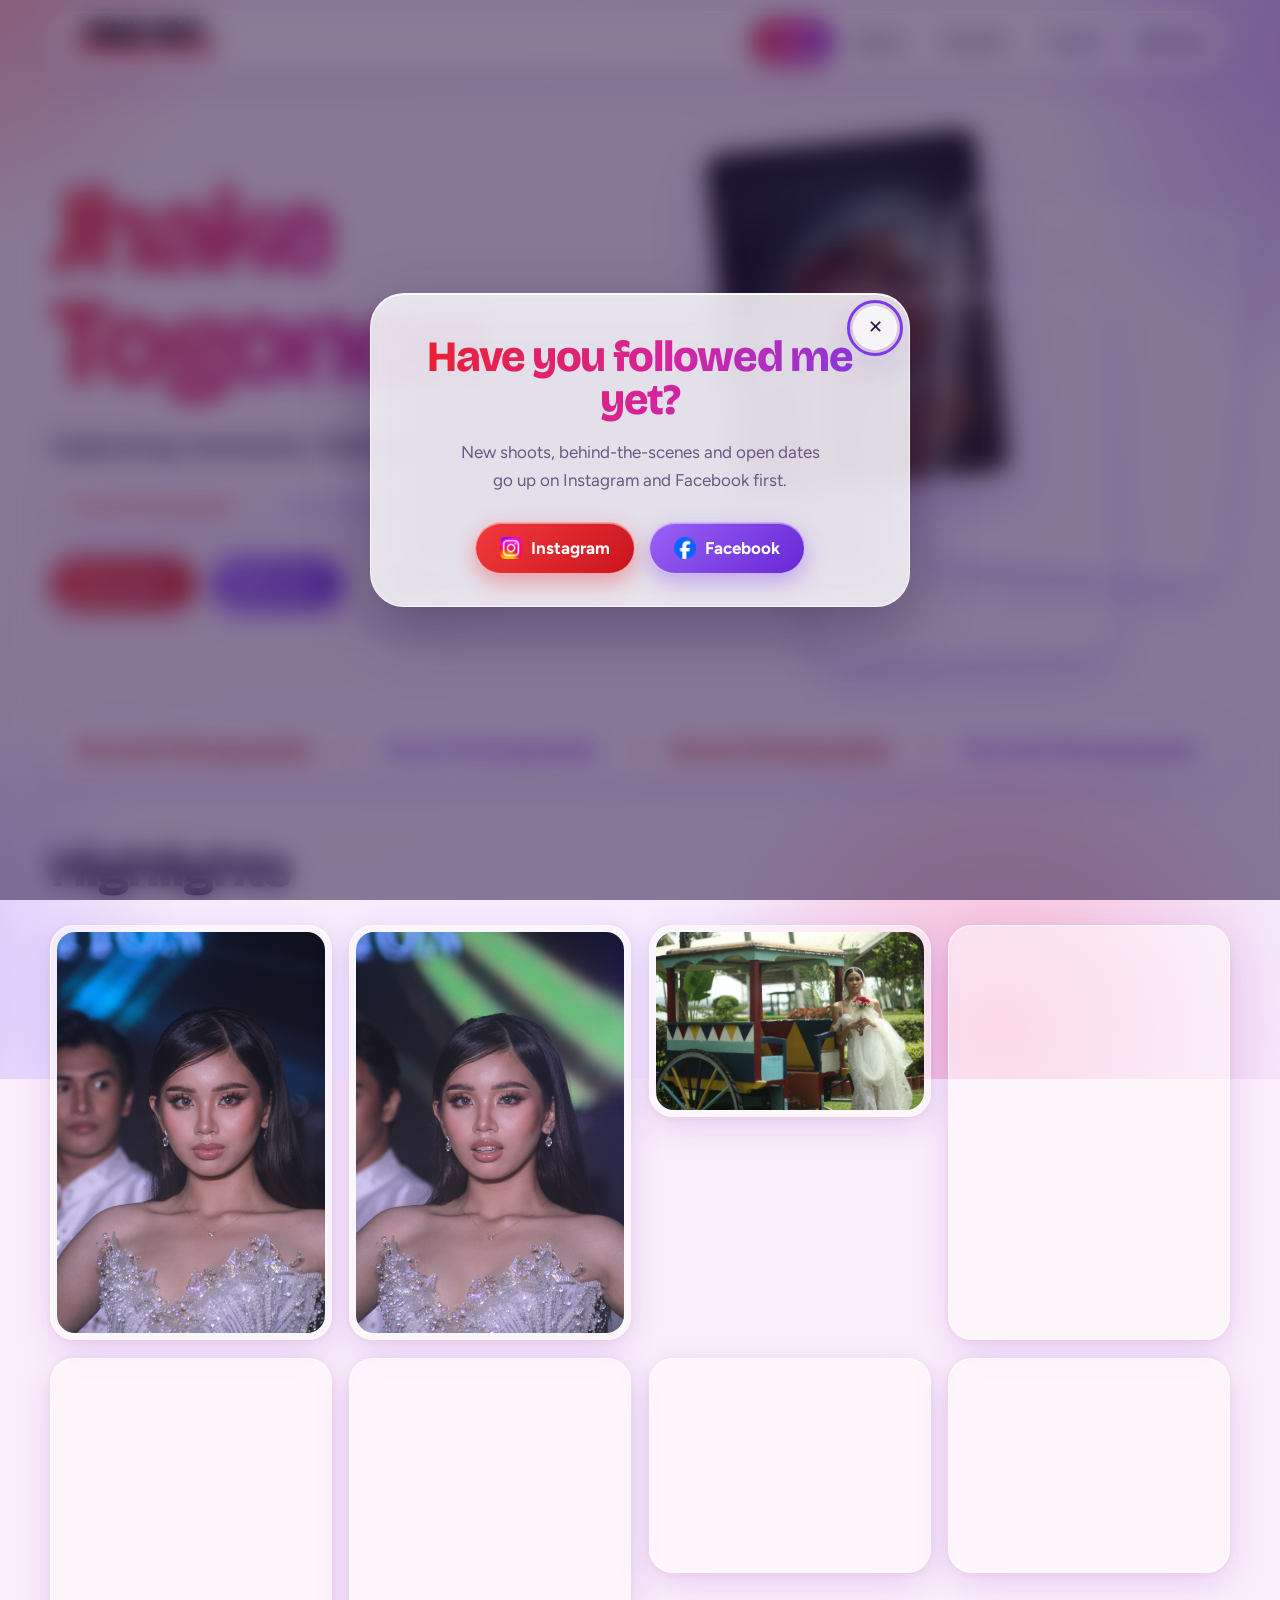
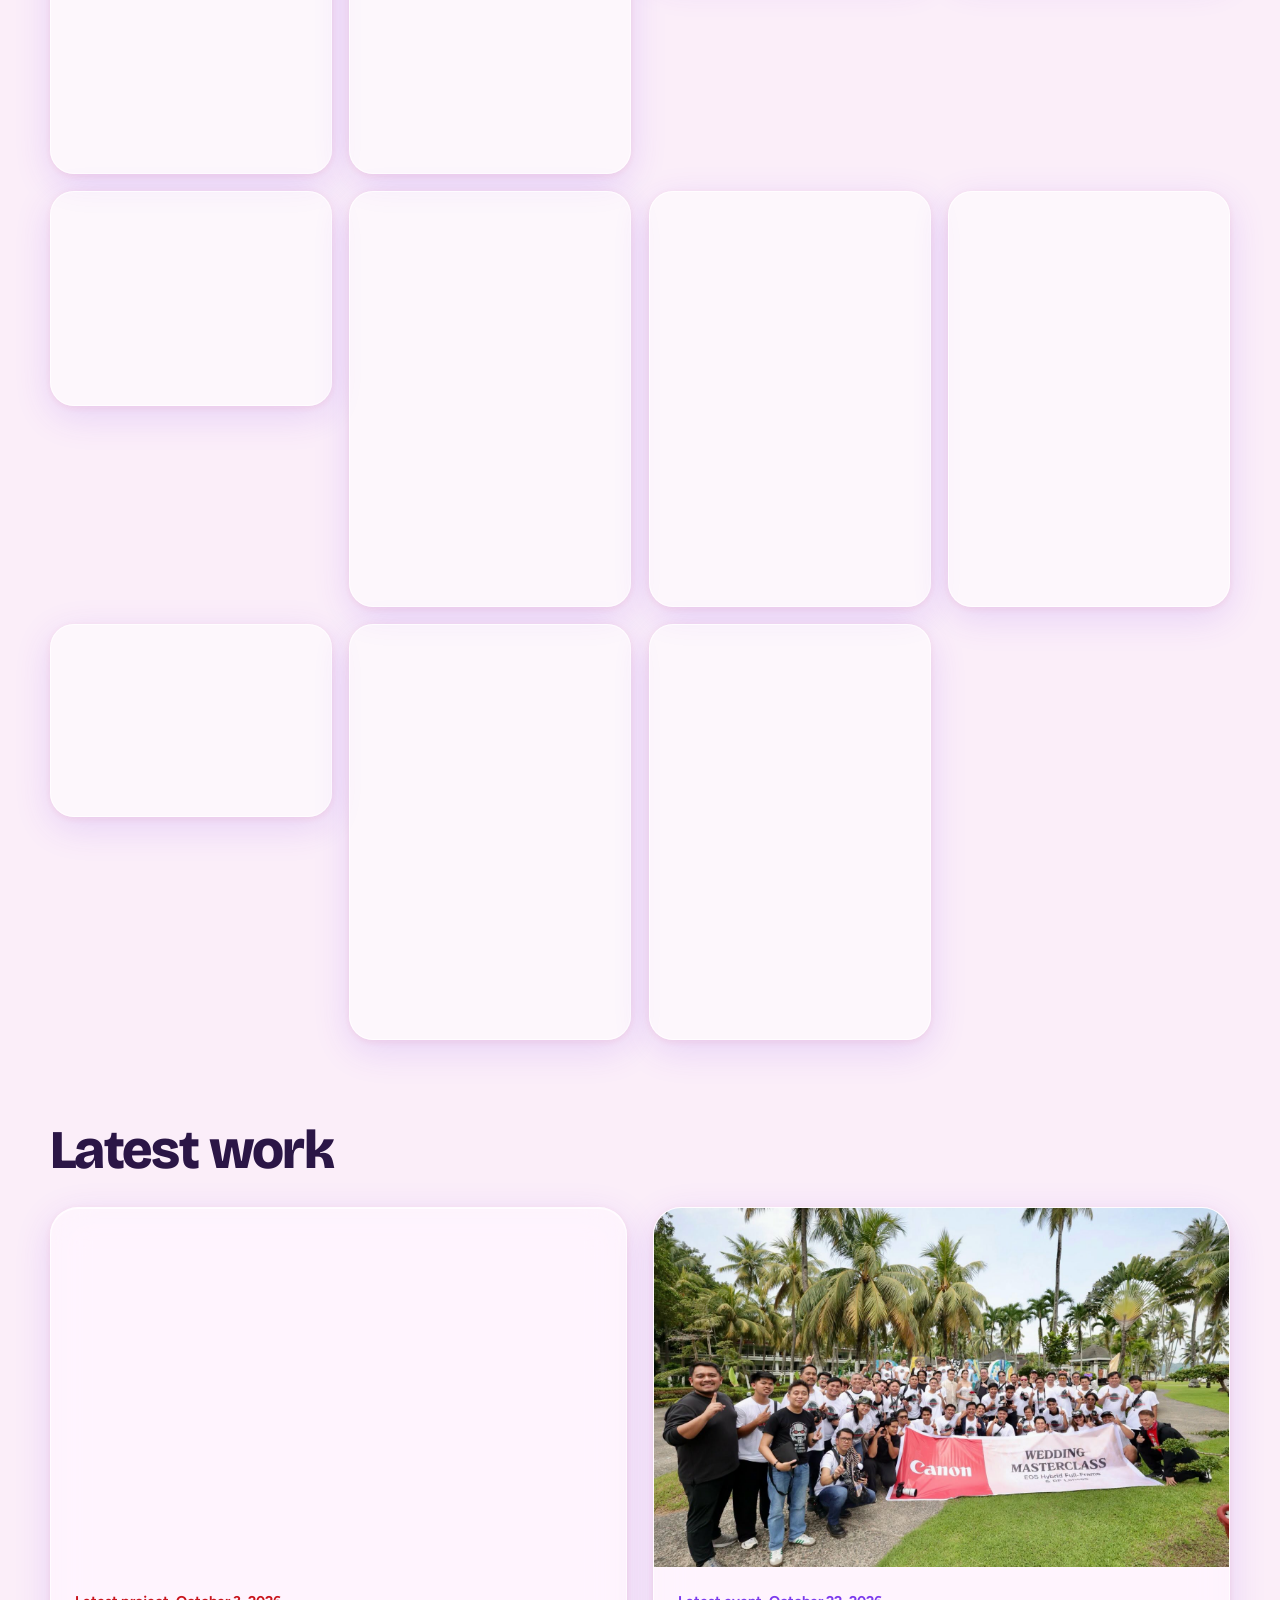
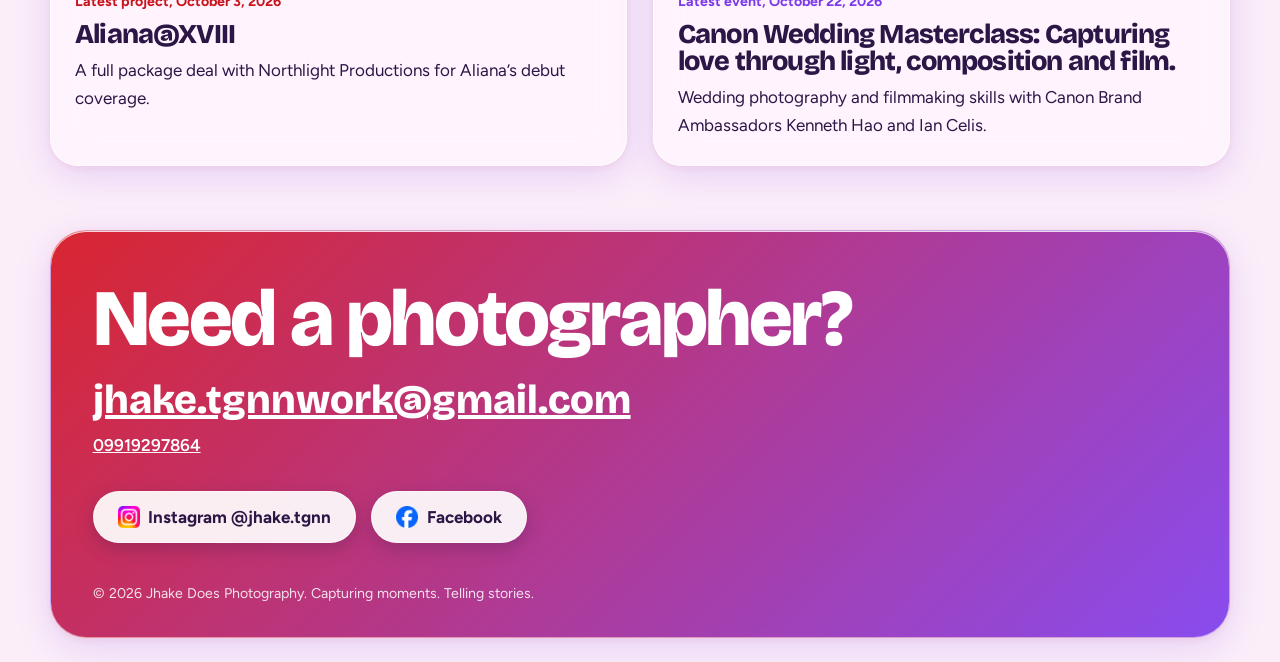
==== commit 88339d9d: "Feed highlights from their own folder and polish the pages. Highlights now live in images/highlights" ====
--- a/index.html
+++ b/index.html
@@ -30,6 +30,7 @@
 <body data-page="home">
 <div id="root"></div>
 <noscript><p style="padding:2rem">This site needs JavaScript turned on to show its content.</p></noscript>
+<script src="sound.js"></script>
 <script src="content.js"></script>
 <script src="app.js"></script>
 </body>
--- a/style.css
+++ b/style.css
@@ -9,12 +9,15 @@
 *{box-sizing:border-box;margin:0}
 html{scroll-behavior:smooth;scroll-padding-top:6rem;overflow-x:clip}
 body{background:#fbeef9;color:var(--ink);font:400 1.0625rem/1.65 "Figtree",system-ui,sans-serif;min-height:100vh}
-body::before{content:"";position:fixed;inset:0;z-index:-1;background:
+body::before{content:"";position:fixed;inset:-14vmax;z-index:-1;background:
   radial-gradient(42vmax 42vmax at 6% 8%,rgba(237,32,36,.42),transparent 62%),
   radial-gradient(46vmax 46vmax at 96% 18%,rgba(124,58,237,.46),transparent 62%),
   radial-gradient(40vmax 40vmax at 72% 96%,rgba(255,92,138,.38),transparent 62%),
   radial-gradient(38vmax 38vmax at 4% 92%,rgba(167,139,250,.5),transparent 62%),
-  linear-gradient(160deg,#fff2f3,#f2eaff)}
+  linear-gradient(160deg,#fff2f3,#f2eaff);
+  animation:bgdrift 90s ease-in-out infinite alternate}
+/* Transform only, so the browser moves one ready-made layer instead of repainting. */
+@keyframes bgdrift{from{transform:translate3d(-1.5%,-1%,0) scale(1.02)}to{transform:translate3d(1.5%,1%,0) scale(1.06)}}
 h1,h2,h3{font-family:"Bricolage Grotesque","Figtree",sans-serif;line-height:1;letter-spacing:-.03em;font-weight:800}
 h2{font-size:clamp(2.1rem,5vw,3.4rem)}
 img{display:block;max-width:100%}
@@ -78,6 +81,9 @@
 /* Sections and photo walls */
 .sec{padding:4.2rem 0 1rem}
 .masonry{columns:3 260px;column-gap:1.1rem;margin-top:1.8rem}
+/* Highlights run left to right, one row after another */
+.wall{display:grid;grid-template-columns:repeat(auto-fill,minmax(min(100%,250px),1fr));gap:1.1rem;margin-top:1.8rem;align-items:start}
+.wall .ph{margin:0}
 .ph{display:block;width:100%;margin:0 0 1.1rem;padding:6px;border:1px solid var(--glass-line);border-radius:24px;background:rgba(255,255,255,.5);box-shadow:var(--shadow);break-inside:avoid;cursor:zoom-in;overflow:hidden;transition:transform .2s,box-shadow .2s}
 .ph:hover{transform:translateY(-3px);box-shadow:0 16px 40px rgba(124,58,237,.26)}
 .ph img{width:100%;height:auto;border-radius:18px}
@@ -96,7 +102,7 @@
 /* About */
 .aboutTop{padding-top:1.5rem}
 .about{display:grid;grid-template-columns:.8fr 1.2fr;gap:3rem;align-items:center;padding:2.8rem;border-radius:36px}
-.avatar{width:min(100%,360px);aspect-ratio:1;object-fit:cover;border-radius:50%;border:6px solid rgba(255,255,255,.75);box-shadow:0 0 0 8px rgba(237,32,36,.18),0 18px 44px rgba(124,58,237,.3);margin-inline:auto}
+.avatar{width:min(100%,360px);aspect-ratio:1;object-fit:contain;margin-inline:auto}
 .about h1{font-size:clamp(3rem,8vw,6rem);margin-bottom:1rem;background:var(--grad);-webkit-background-clip:text;background-clip:text;color:transparent;padding-bottom:.06em}
 .h-sm{font-size:clamp(1.5rem,3vw,2rem);margin-bottom:1rem;color:var(--violet)}
 .about p{max-width:60ch;margin-bottom:1rem}
@@ -177,6 +183,7 @@
   .btns{flex-direction:column;align-items:stretch}
   .btn{width:100%}
   .masonry{columns:2 130px;column-gap:.7rem}
+  .wall{grid-template-columns:repeat(2,1fr);gap:.7rem}
   .ph{margin-bottom:.7rem;padding:4px;border-radius:18px}
   .ph img{border-radius:14px}
   .ph:hover{transform:none}
@@ -193,3 +200,67 @@
 @media (prefers-reduced-motion:reduce){
   *{animation:none!important;transition:none!important;scroll-behavior:auto}
 }
+
+/* Booking form */
+.form{display:grid;grid-template-columns:1fr 1fr;gap:1.1rem 1.4rem;padding:2.4rem;border-radius:36px}
+.form .full{grid-column:1/-1}
+.form label{display:block;font-weight:700;font-size:.95rem;margin-bottom:.35rem}
+.form label span{color:var(--red-d)}
+.form input,.form select,.form textarea{width:100%;min-height:48px;padding:.65rem .95rem;border:1px solid rgba(124,58,237,.22);border-radius:14px;background:rgba(255,255,255,.72);color:inherit;font:inherit;box-shadow:inset 0 1px 2px rgba(43,22,70,.06);transition:background .2s,box-shadow .2s}
+.form textarea{min-height:120px;resize:vertical;line-height:1.5}
+.form select{appearance:none;-webkit-appearance:none;background-image:linear-gradient(45deg,transparent 50%,var(--violet) 50%),linear-gradient(135deg,var(--violet) 50%,transparent 50%);background-position:calc(100% - 20px) 21px,calc(100% - 14px) 21px;background-size:6px 6px,6px 6px;background-repeat:no-repeat;padding-right:2.6rem}
+.form input:focus,.form select:focus,.form textarea:focus{outline:3px solid var(--violet);outline-offset:2px;background:#fff}
+.form [aria-invalid="true"]{border-color:var(--red);background:rgba(237,32,36,.07)}
+.form .btns{margin-top:.4rem;align-items:flex-start}
+button.btn{cursor:pointer;font-family:inherit;font-size:1rem}
+.err{font-size:.9rem;font-weight:600;line-height:1.4;color:var(--red-d);margin-top:.35rem}
+.err:empty{display:none}
+.done{padding:1.7rem;border-radius:26px;background:rgba(255,255,255,.62);border:1px solid var(--glass-line);box-shadow:var(--shadow)}
+.done h2{font-size:clamp(1.6rem,3vw,2.2rem)}
+.done p{margin-top:.7rem;max-width:60ch}
+.done .btns{margin-top:1.2rem}
+.hint{margin-top:1.4rem;color:var(--muted);font-size:.95rem;max-width:60ch}
+
+/* Availability calendar */
+.calbox{padding:2.4rem;border-radius:36px}
+.calhead{display:flex;align-items:flex-end;justify-content:space-between;gap:1rem;flex-wrap:wrap}
+.calhead h2{font-size:clamp(1.7rem,3.4vw,2.4rem)}
+.calmonth{margin-top:.45rem;font-weight:700;color:var(--violet)}
+.calnav{display:flex;gap:.5rem}
+.calnav button{width:46px;height:46px;border-radius:50%;border:1px solid rgba(255,255,255,.8);background:rgba(255,255,255,.7);color:var(--ink);font-size:1.4rem;line-height:1;cursor:pointer;box-shadow:var(--shadow);transition:background .2s,transform .15s}
+.calnav button:hover{background:#fff;transform:translateY(-2px)}
+.cal{display:grid;grid-template-columns:repeat(7,1fr);gap:.45rem;margin-top:1.6rem}
+.cal .wd{text-align:center;padding:.3rem 0;font-size:.78rem;font-weight:700;letter-spacing:.07em;text-transform:uppercase;color:var(--muted)}
+.cal .d{display:grid;place-items:center;aspect-ratio:1;border:1px solid rgba(255,255,255,.85);border-radius:15px;background:rgba(255,255,255,.6);color:var(--ink);font:600 1rem "Figtree",sans-serif;cursor:pointer;transition:transform .15s,background .15s,box-shadow .15s}
+.cal .d:hover:not(:disabled){transform:translateY(-2px);background:#fff;box-shadow:0 8px 18px rgba(124,58,237,.2)}
+.cal .d:disabled{cursor:not-allowed;color:rgba(43,22,70,.32);background:rgba(255,255,255,.22);border-color:rgba(255,255,255,.4);box-shadow:none}
+.cal .d.booked{background:repeating-linear-gradient(135deg,rgba(237,32,36,.16) 0 6px,rgba(255,255,255,.45) 6px 12px);color:var(--red-d);font-weight:700;text-decoration:line-through}
+.cal .d.today{box-shadow:inset 0 0 0 2px var(--violet)}
+.cal .d.sel{background:var(--grad);border-color:transparent;color:#fff;box-shadow:0 10px 22px rgba(237,32,36,.35)}
+.cal .pad{visibility:hidden}
+.legend{display:flex;flex-wrap:wrap;gap:1.3rem;margin-top:1.6rem;font-size:.95rem;color:var(--muted)}
+.legend span{display:inline-flex;align-items:center;gap:.5rem}
+.legend i{width:18px;height:18px;border-radius:6px;border:1px solid rgba(255,255,255,.85);background:rgba(255,255,255,.6)}
+.legend i.bk{background:repeating-linear-gradient(135deg,rgba(237,32,36,.18) 0 5px,rgba(255,255,255,.5) 5px 10px)}
+.legend i.td{background:transparent;box-shadow:inset 0 0 0 2px var(--violet)}
+@media (max-width:820px){
+  .form{grid-template-columns:1fr;padding:1.6rem;border-radius:28px}
+  .calbox{padding:1.5rem;border-radius:28px}
+  .cal{gap:.3rem}
+  .cal .d{border-radius:11px;font-size:.92rem}
+  .calhead{align-items:center}
+}
+
+/* First-visit follow prompt */
+.promo{position:fixed;inset:0;z-index:60;display:none;place-items:center;padding:1.2rem;background:rgba(43,22,70,.55);-webkit-backdrop-filter:blur(12px);backdrop-filter:blur(12px);opacity:0;transition:opacity .3s}
+.promo.on{display:grid;opacity:1}
+.promoBox{position:relative;width:min(540px,100%);padding:2.6rem 2rem 2rem;border-radius:34px;background:rgba(255,255,255,.84);border:1px solid var(--glass-line);box-shadow:0 24px 64px rgba(43,22,70,.4),inset 0 1px 0 rgba(255,255,255,.9);-webkit-backdrop-filter:blur(26px) saturate(180%);backdrop-filter:blur(26px) saturate(180%);text-align:center}
+.promoBox h2{font-size:clamp(1.8rem,4.6vw,2.7rem);background:var(--grad);-webkit-background-clip:text;background-clip:text;color:transparent;padding-bottom:.06em}
+.promoBox p{margin-top:.85rem;color:var(--muted);max-width:34ch;margin-inline:auto}
+.promoBox .btns{justify-content:center;margin-top:1.7rem}
+.promoX{position:absolute;top:.75rem;right:.75rem;width:44px;height:44px;border:1px solid rgba(255,255,255,.8);border-radius:50%;background:rgba(255,255,255,.72);color:var(--ink);font-size:1.1rem;line-height:1;cursor:pointer;box-shadow:var(--shadow);transition:background .2s,transform .15s}
+.promoX:hover{background:#fff;transform:rotate(90deg)}
+@media (max-width:560px){
+  .promoBox{padding:2.2rem 1.2rem 1.5rem;border-radius:28px}
+  .promoX{top:.55rem;right:.55rem}
+}
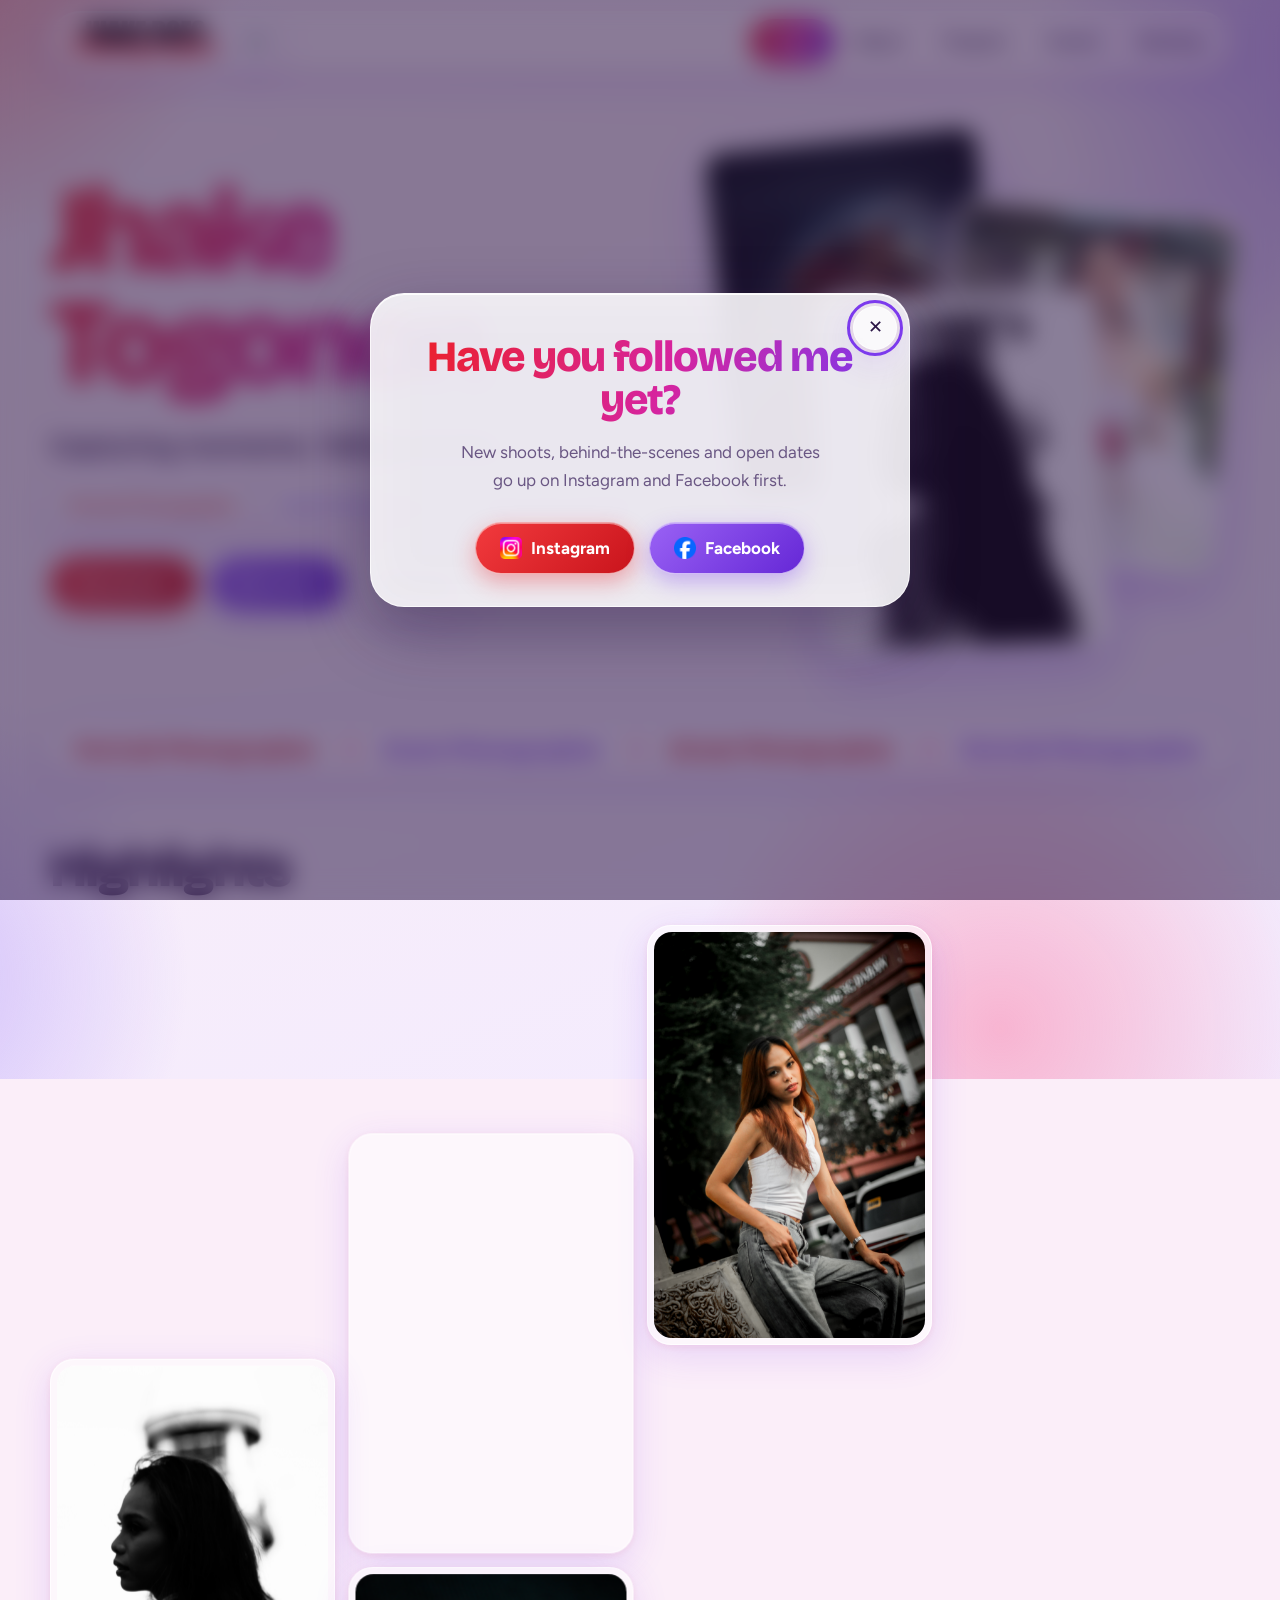
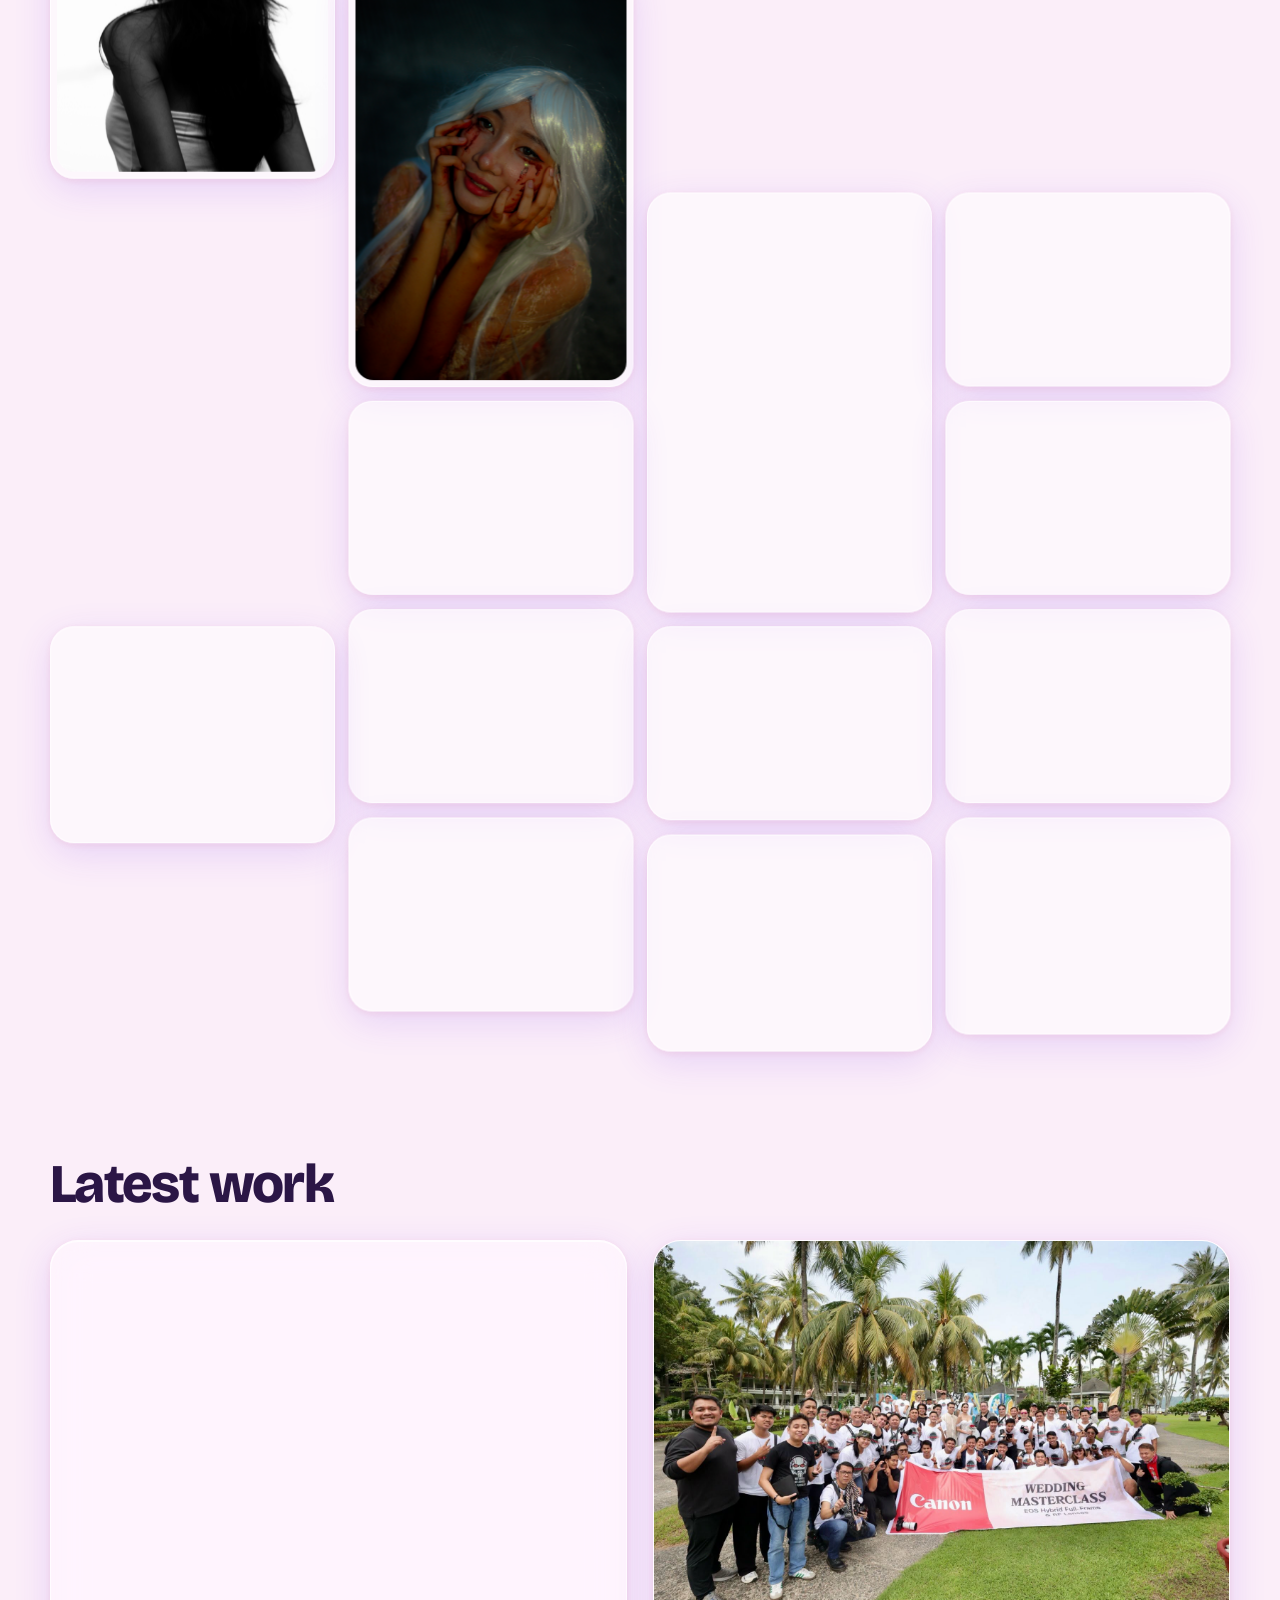
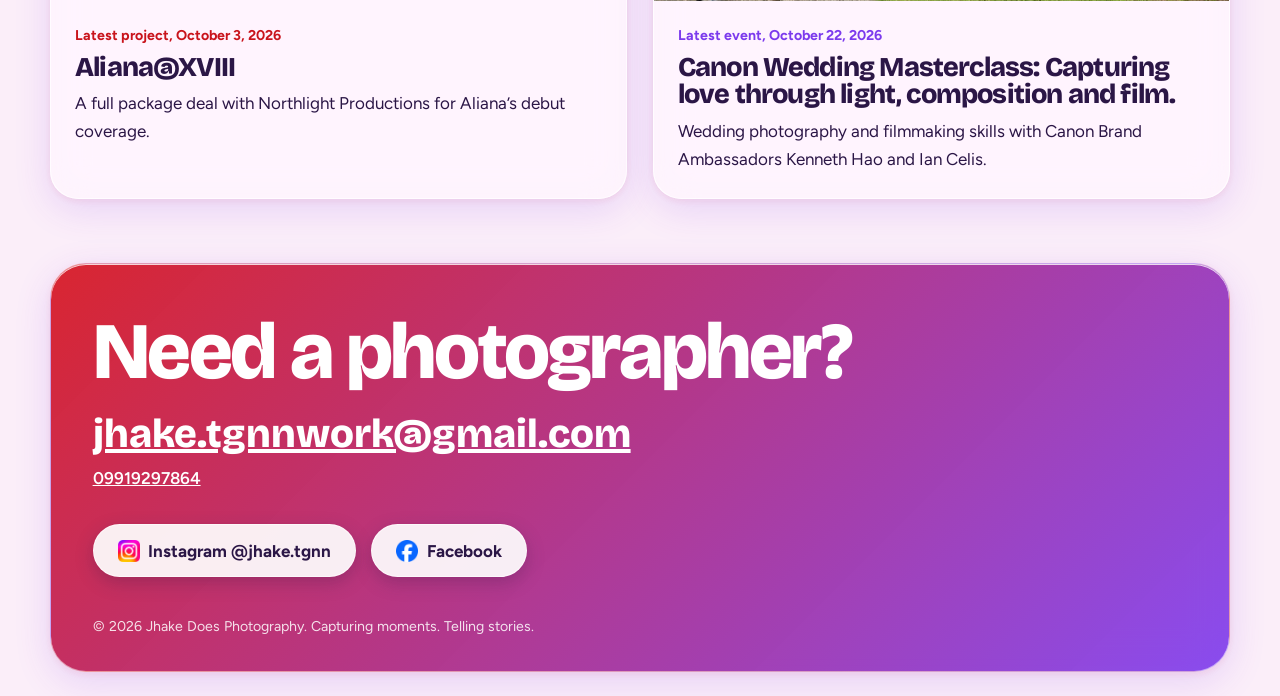
==== commit 6eafdac3: "Give the site a dark theme next to the light one. The first visit follows the device colour scheme, " ====
--- a/index.html
+++ b/index.html
@@ -26,6 +26,13 @@
 <link rel="preconnect" href="https://fonts.gstatic.com" crossorigin>
 <link href="https://fonts.googleapis.com/css2?family=Bricolage+Grotesque:opsz,wght@12..96,700;12..96,800&family=Figtree:wght@400;600;700&display=swap" rel="stylesheet">
 <link rel="stylesheet" href="style.css">
+<script>
+try {
+  var t = localStorage.getItem("shotbyjhake:theme");
+  if (t !== "light" && t !== "dark") t = matchMedia("(prefers-color-scheme: dark)").matches ? "dark" : "light";
+  document.documentElement.dataset.theme = t;
+} catch (e) {}
+</script>
 </head>
 <body data-page="home">
 <div id="root"></div>
--- a/style.css
+++ b/style.css
@@ -5,16 +5,31 @@
   --glass:rgba(255,255,255,.42); --glass-line:rgba(255,255,255,.72);
   --shadow:0 10px 36px rgba(124,58,237,.16),0 2px 8px rgba(237,32,36,.08);
   --grad:linear-gradient(110deg,var(--red) 0%,#d6249f 55%,var(--violet) 100%);
+  --surface:rgba(255,255,255,.55); --surface-2:rgba(255,255,255,.72); --panel:rgba(255,255,255,.88); --field:rgba(255,255,255,.72);
+  --page-bg:#fbeef9;
+  --glow-a:rgba(237,32,36,.42); --glow-b:rgba(124,58,237,.46); --glow-c:rgba(255,92,138,.38); --glow-d:rgba(167,139,250,.5);
+  --page-base:linear-gradient(160deg,#fff2f3,#f2eaff);
+}
+/* Dark mode: same layout, same accents, deeper surfaces */
+html[data-theme="dark"]{
+  --ink:#f3ecff; --muted:#b9a9d6;
+  --glass:rgba(30,20,52,.55); --glass-line:rgba(255,255,255,.14);
+  --shadow:0 12px 34px rgba(5,2,14,.6),0 2px 8px rgba(0,0,0,.4);
+  --surface:rgba(255,255,255,.07); --surface-2:rgba(255,255,255,.12); --panel:rgba(26,17,45,.94); --field:rgba(10,6,22,.6);
+  --page-bg:#0d0718;
+  --glow-a:rgba(237,32,36,.26); --glow-b:rgba(124,58,237,.36); --glow-c:rgba(255,92,138,.18); --glow-d:rgba(167,139,250,.22);
+  --page-base:linear-gradient(160deg,#140b26,#1d1236);
+  color-scheme:dark;
 }
 *{box-sizing:border-box;margin:0}
 html{scroll-behavior:smooth;scroll-padding-top:6rem;overflow-x:clip}
-body{background:#fbeef9;color:var(--ink);font:400 1.0625rem/1.65 "Figtree",system-ui,sans-serif;min-height:100vh}
+body{background:var(--page-bg);color:var(--ink);font:400 1.0625rem/1.65 "Figtree",system-ui,sans-serif;min-height:100vh}
 body::before{content:"";position:fixed;inset:-14vmax;z-index:-1;background:
-  radial-gradient(42vmax 42vmax at 6% 8%,rgba(237,32,36,.42),transparent 62%),
-  radial-gradient(46vmax 46vmax at 96% 18%,rgba(124,58,237,.46),transparent 62%),
-  radial-gradient(40vmax 40vmax at 72% 96%,rgba(255,92,138,.38),transparent 62%),
-  radial-gradient(38vmax 38vmax at 4% 92%,rgba(167,139,250,.5),transparent 62%),
-  linear-gradient(160deg,#fff2f3,#f2eaff);
+  radial-gradient(42vmax 42vmax at 6% 8%,var(--glow-a),transparent 62%),
+  radial-gradient(46vmax 46vmax at 96% 18%,var(--glow-b),transparent 62%),
+  radial-gradient(40vmax 40vmax at 72% 96%,var(--glow-c),transparent 62%),
+  radial-gradient(38vmax 38vmax at 4% 92%,var(--glow-d),transparent 62%),
+  var(--page-base);
   animation:bgdrift 90s ease-in-out infinite alternate}
 /* Transform only, so the browser moves one ready-made layer instead of repainting. */
 @keyframes bgdrift{from{transform:translate3d(-1.5%,-1%,0) scale(1.02)}to{transform:translate3d(1.5%,1%,0) scale(1.06)}}
@@ -40,15 +55,22 @@
 .logo{height:44px;width:auto}
 .nav ul{display:flex;gap:.25rem;list-style:none;padding:0;flex-wrap:wrap}
 .nav li a{display:flex;align-items:center;min-height:44px;padding:.3rem 1.1rem;border-radius:99px;font-weight:600;text-decoration:none;transition:background .2s,color .2s}
-.nav li a:hover{background:rgba(255,255,255,.7)}
+.nav li a:hover{background:var(--surface-2)}
 .nav li a[aria-current]{background:var(--grad);color:#fff;box-shadow:0 4px 14px rgba(237,32,36,.35)}
+/* Phones only: the tabs collapse behind this button */
+.menuBtn{display:none;width:44px;height:44px;padding:0;border:1px solid var(--glass-line);border-radius:50%;background:var(--surface-2);box-shadow:var(--shadow);cursor:pointer}
+.menuBtn span{display:block;width:18px;height:2px;margin:0 auto;border-radius:2px;background:var(--ink);transition:transform .2s,opacity .2s}
+.menuBtn span+span{margin-top:4px}
+.nav.open .menuBtn span:nth-child(1){transform:translateY(6px) rotate(45deg)}
+.nav.open .menuBtn span:nth-child(2){opacity:0}
+.nav.open .menuBtn span:nth-child(3){transform:translateY(-6px) rotate(-45deg)}
 
 /* Buttons */
 .btns{display:flex;flex-wrap:wrap;gap:.9rem;margin-top:2rem}
 .btn{display:inline-flex;align-items:center;justify-content:center;min-height:48px;padding:.7rem 1.5rem;border:1px solid rgba(255,255,255,.6);border-radius:99px;background:linear-gradient(135deg,#f23a3d,var(--red-d));color:#fff;font-weight:700;text-decoration:none;box-shadow:0 8px 22px rgba(237,32,36,.35),inset 0 1px 0 rgba(255,255,255,.45);transition:transform .18s,box-shadow .18s}
 .btn:hover{transform:translateY(-2px);box-shadow:0 12px 28px rgba(237,32,36,.42),inset 0 1px 0 rgba(255,255,255,.45)}
 .btn.alt{background:linear-gradient(135deg,#9a62f5,#6527d6);box-shadow:0 8px 22px rgba(124,58,237,.35),inset 0 1px 0 rgba(255,255,255,.45)}
-.btn.ghost{background:rgba(255,255,255,.55);color:var(--ink);box-shadow:var(--shadow);-webkit-backdrop-filter:blur(14px);backdrop-filter:blur(14px)}
+.btn.ghost{background:var(--surface);color:var(--ink);box-shadow:var(--shadow);-webkit-backdrop-filter:blur(14px);backdrop-filter:blur(14px)}
 .btn img{display:inline-block;margin-right:.55rem}
 
 /* Home hero */
@@ -56,7 +78,7 @@
 .hero h1{font-size:clamp(3.6rem,9.5vw,8rem);line-height:.92;padding-bottom:.08em}
 .lede{font:600 clamp(1.2rem,2.4vw,1.7rem)/1.3 "Bricolage Grotesque",sans-serif;margin-top:1.2rem;color:var(--ink)}
 .roles{display:flex;flex-wrap:wrap;gap:.6rem;margin-top:1.4rem}
-.roles span{padding:.25rem 1rem;border-radius:99px;font-weight:600;background:rgba(255,255,255,.5);border:1px solid var(--glass-line);box-shadow:var(--shadow);-webkit-backdrop-filter:blur(12px);backdrop-filter:blur(12px)}
+.roles span{padding:.25rem 1rem;border-radius:99px;font-weight:600;background:var(--surface);border:1px solid var(--glass-line);box-shadow:var(--shadow);-webkit-backdrop-filter:blur(12px);backdrop-filter:blur(12px)}
 .roles span:nth-child(1){color:var(--red-d)}
 .roles span:nth-child(2){color:var(--violet)}
 .roles span:nth-child(3){color:#c0207f}
@@ -81,10 +103,16 @@
 /* Sections and photo walls */
 .sec{padding:4.2rem 0 1rem}
 .masonry{columns:3 260px;column-gap:1.1rem;margin-top:1.8rem}
-/* Highlights run left to right, one row after another */
+/* Highlights: plain rows until the script places them, then Pinterest columns */
 .wall{display:grid;grid-template-columns:repeat(auto-fill,minmax(min(100%,250px),1fr));gap:1.1rem;margin-top:1.8rem;align-items:start}
 .wall .ph{margin:0}
-.ph{display:block;width:100%;margin:0 0 1.1rem;padding:6px;border:1px solid var(--glass-line);border-radius:24px;background:rgba(255,255,255,.5);box-shadow:var(--shadow);break-inside:avoid;cursor:zoom-in;overflow:hidden;transition:transform .2s,box-shadow .2s}
+.wall.pins{display:block;position:relative}
+/* Photos fade in once they have arrived */
+.ph img{opacity:0;transition:opacity .45s ease}
+.ph img.ready{opacity:1}
+.wall.pins .ph{position:absolute;top:0;left:0;margin:0;will-change:transform}
+.wall.pins .ph img{height:100%;object-fit:cover}
+.ph{display:block;width:100%;margin:0 0 1.1rem;padding:6px;border:1px solid var(--glass-line);border-radius:24px;background:var(--surface);box-shadow:var(--shadow);break-inside:avoid;cursor:zoom-in;overflow:hidden;transition:transform .2s,box-shadow .2s}
 .ph:hover{transform:translateY(-3px);box-shadow:0 16px 40px rgba(124,58,237,.26)}
 .ph img{width:100%;height:auto;border-radius:18px}
 .ph[hidden]{display:none}
@@ -148,7 +176,7 @@
 .lb{position:fixed;inset:0;z-index:50;display:none;place-items:center;padding:1rem;background:rgba(43,22,70,.66);-webkit-backdrop-filter:blur(14px);backdrop-filter:blur(14px)}
 .lb.on{display:grid}
 .lb img{max-width:min(94vw,1200px);max-height:88vh;border:6px solid rgba(255,255,255,.75);border-radius:22px;box-shadow:0 24px 60px rgba(0,0,0,.3)}
-.lb button{position:absolute;width:3rem;height:3rem;border:1px solid rgba(255,255,255,.7);border-radius:50%;background:rgba(255,255,255,.55);color:var(--ink);font-size:1.4rem;line-height:1;cursor:pointer;-webkit-backdrop-filter:blur(10px);backdrop-filter:blur(10px)}
+.lb button{position:absolute;width:3rem;height:3rem;border:1px solid rgba(255,255,255,.7);border-radius:50%;background:var(--surface);color:var(--ink);font-size:1.4rem;line-height:1;cursor:pointer;-webkit-backdrop-filter:blur(10px);backdrop-filter:blur(10px)}
 .lb .x{top:calc(1rem + env(safe-area-inset-top));right:1rem}
 .lb .p{left:1rem;top:50%}
 .lb .n{right:1rem;top:50%}
@@ -173,13 +201,14 @@
 @media (max-width:560px){
   body{font-size:1rem}
   .wrap,.marquee{width:calc(100% - 1.5rem)}
-  .nav .wrap{flex-direction:column;align-items:stretch;gap:.1rem;padding:.5rem .6rem .35rem;border-radius:28px}
-  .brand{justify-content:center}
-  .logo{height:38px}
-  .nav ul{flex-wrap:nowrap;justify-content:safe center;overflow-x:auto;padding:.2rem 0 .3rem;scrollbar-width:none}
-  .nav ul::-webkit-scrollbar{display:none}
-  .nav li{flex:0 0 auto}
-  .nav li a{padding:.3rem .95rem}
+  .nav .wrap{position:relative;flex-direction:row;flex-wrap:nowrap;align-items:center;justify-content:space-between;gap:.5rem;padding:.4rem .45rem .4rem .95rem;border-radius:999px}
+  .brand{flex:0 1 auto;min-width:0;justify-content:flex-start}
+  .logo{height:38px;width:auto;object-fit:contain}
+  .menuBtn{display:grid;place-items:center;flex:0 0 auto}
+  .nav ul{display:none;position:absolute;top:calc(100% + .45rem);right:0;left:auto;flex-direction:column;flex-wrap:nowrap;gap:.15rem;min-width:200px;padding:.5rem;border-radius:22px;background:var(--panel);border:1px solid var(--glass-line);box-shadow:0 16px 40px rgba(124,58,237,.24),inset 0 1px 0 rgba(255,255,255,.85);-webkit-backdrop-filter:blur(20px) saturate(170%);backdrop-filter:blur(20px) saturate(170%)}
+  .nav.open ul{display:flex}
+  .nav li{flex:1 1 auto}
+  .nav li a{padding:.55rem 1rem;border-radius:14px;white-space:nowrap}
   .btns{flex-direction:column;align-items:stretch}
   .btn{width:100%}
   .masonry{columns:2 130px;column-gap:.7rem}
@@ -206,7 +235,7 @@
 .form .full{grid-column:1/-1}
 .form label{display:block;font-weight:700;font-size:.95rem;margin-bottom:.35rem}
 .form label span{color:var(--red-d)}
-.form input,.form select,.form textarea{width:100%;min-height:48px;padding:.65rem .95rem;border:1px solid rgba(124,58,237,.22);border-radius:14px;background:rgba(255,255,255,.72);color:inherit;font:inherit;box-shadow:inset 0 1px 2px rgba(43,22,70,.06);transition:background .2s,box-shadow .2s}
+.form input,.form select,.form textarea{width:100%;min-height:48px;padding:.65rem .95rem;border:1px solid rgba(124,58,237,.22);border-radius:14px;background:var(--field);color:inherit;font:inherit;box-shadow:inset 0 1px 2px rgba(43,22,70,.06);transition:background .2s,box-shadow .2s}
 .form textarea{min-height:120px;resize:vertical;line-height:1.5}
 .form select{appearance:none;-webkit-appearance:none;background-image:linear-gradient(45deg,transparent 50%,var(--violet) 50%),linear-gradient(135deg,var(--violet) 50%,transparent 50%);background-position:calc(100% - 20px) 21px,calc(100% - 14px) 21px;background-size:6px 6px,6px 6px;background-repeat:no-repeat;padding-right:2.6rem}
 .form input:focus,.form select:focus,.form textarea:focus{outline:3px solid var(--violet);outline-offset:2px;background:#fff}
@@ -215,11 +244,17 @@
 button.btn{cursor:pointer;font-family:inherit;font-size:1rem}
 .err{font-size:.9rem;font-weight:600;line-height:1.4;color:var(--red-d);margin-top:.35rem}
 .err:empty{display:none}
-.done{padding:1.7rem;border-radius:26px;background:rgba(255,255,255,.62);border:1px solid var(--glass-line);box-shadow:var(--shadow)}
+.done{padding:1.7rem;border-radius:26px;background:var(--surface);border:1px solid var(--glass-line);box-shadow:var(--shadow)}
 .done h2{font-size:clamp(1.6rem,3vw,2.2rem)}
 .done p{margin-top:.7rem;max-width:60ch}
 .done .btns{margin-top:1.2rem}
 .hint{margin-top:1.4rem;color:var(--muted);font-size:.95rem;max-width:60ch}
+/* Other ways to book */
+.talk{padding:2.6rem 2rem;border-radius:36px;text-align:center}
+.talk h2{font-size:clamp(1.7rem,3.6vw,2.5rem)}
+.talk p{margin-top:.7rem;max-width:46ch;margin-inline:auto;color:var(--muted)}
+.talk .btns{justify-content:center}
+@media (max-width:560px){ .talk{padding:1.8rem 1.2rem;border-radius:28px} }
 
 /* Availability calendar */
 .calbox{padding:2.4rem;border-radius:36px}
@@ -227,11 +262,11 @@
 .calhead h2{font-size:clamp(1.7rem,3.4vw,2.4rem)}
 .calmonth{margin-top:.45rem;font-weight:700;color:var(--violet)}
 .calnav{display:flex;gap:.5rem}
-.calnav button{width:46px;height:46px;border-radius:50%;border:1px solid rgba(255,255,255,.8);background:rgba(255,255,255,.7);color:var(--ink);font-size:1.4rem;line-height:1;cursor:pointer;box-shadow:var(--shadow);transition:background .2s,transform .15s}
+.calnav button{width:46px;height:46px;border-radius:50%;border:1px solid var(--glass-line);background:var(--surface-2);color:var(--ink);font-size:1.4rem;line-height:1;cursor:pointer;box-shadow:var(--shadow);transition:background .2s,transform .15s}
 .calnav button:hover{background:#fff;transform:translateY(-2px)}
 .cal{display:grid;grid-template-columns:repeat(7,1fr);gap:.45rem;margin-top:1.6rem}
 .cal .wd{text-align:center;padding:.3rem 0;font-size:.78rem;font-weight:700;letter-spacing:.07em;text-transform:uppercase;color:var(--muted)}
-.cal .d{display:grid;place-items:center;aspect-ratio:1;border:1px solid rgba(255,255,255,.85);border-radius:15px;background:rgba(255,255,255,.6);color:var(--ink);font:600 1rem "Figtree",sans-serif;cursor:pointer;transition:transform .15s,background .15s,box-shadow .15s}
+.cal .d{display:grid;place-items:center;aspect-ratio:1;border:1px solid var(--glass-line);border-radius:15px;background:var(--surface-2);color:var(--ink);font:600 1rem "Figtree",sans-serif;cursor:pointer;transition:transform .15s,background .15s,box-shadow .15s}
 .cal .d:hover:not(:disabled){transform:translateY(-2px);background:#fff;box-shadow:0 8px 18px rgba(124,58,237,.2)}
 .cal .d:disabled{cursor:not-allowed;color:rgba(43,22,70,.32);background:rgba(255,255,255,.22);border-color:rgba(255,255,255,.4);box-shadow:none}
 .cal .d.booked{background:repeating-linear-gradient(135deg,rgba(237,32,36,.16) 0 6px,rgba(255,255,255,.45) 6px 12px);color:var(--red-d);font-weight:700;text-decoration:line-through}
@@ -240,7 +275,7 @@
 .cal .pad{visibility:hidden}
 .legend{display:flex;flex-wrap:wrap;gap:1.3rem;margin-top:1.6rem;font-size:.95rem;color:var(--muted)}
 .legend span{display:inline-flex;align-items:center;gap:.5rem}
-.legend i{width:18px;height:18px;border-radius:6px;border:1px solid rgba(255,255,255,.85);background:rgba(255,255,255,.6)}
+.legend i{width:18px;height:18px;border-radius:6px;border:1px solid var(--glass-line);background:var(--surface-2)}
 .legend i.bk{background:repeating-linear-gradient(135deg,rgba(237,32,36,.18) 0 5px,rgba(255,255,255,.5) 5px 10px)}
 .legend i.td{background:transparent;box-shadow:inset 0 0 0 2px var(--violet)}
 @media (max-width:820px){
@@ -254,13 +289,32 @@
 /* First-visit follow prompt */
 .promo{position:fixed;inset:0;z-index:60;display:none;place-items:center;padding:1.2rem;background:rgba(43,22,70,.55);-webkit-backdrop-filter:blur(12px);backdrop-filter:blur(12px);opacity:0;transition:opacity .3s}
 .promo.on{display:grid;opacity:1}
-.promoBox{position:relative;width:min(540px,100%);padding:2.6rem 2rem 2rem;border-radius:34px;background:rgba(255,255,255,.84);border:1px solid var(--glass-line);box-shadow:0 24px 64px rgba(43,22,70,.4),inset 0 1px 0 rgba(255,255,255,.9);-webkit-backdrop-filter:blur(26px) saturate(180%);backdrop-filter:blur(26px) saturate(180%);text-align:center}
+.promoBox{position:relative;width:min(540px,100%);padding:2.6rem 2rem 2rem;border-radius:34px;background:var(--panel);border:1px solid var(--glass-line);box-shadow:0 24px 64px rgba(43,22,70,.4),inset 0 1px 0 rgba(255,255,255,.9);-webkit-backdrop-filter:blur(26px) saturate(180%);backdrop-filter:blur(26px) saturate(180%);text-align:center}
 .promoBox h2{font-size:clamp(1.8rem,4.6vw,2.7rem);background:var(--grad);-webkit-background-clip:text;background-clip:text;color:transparent;padding-bottom:.06em}
 .promoBox p{margin-top:.85rem;color:var(--muted);max-width:34ch;margin-inline:auto}
 .promoBox .btns{justify-content:center;margin-top:1.7rem}
-.promoX{position:absolute;top:.75rem;right:.75rem;width:44px;height:44px;border:1px solid rgba(255,255,255,.8);border-radius:50%;background:rgba(255,255,255,.72);color:var(--ink);font-size:1.1rem;line-height:1;cursor:pointer;box-shadow:var(--shadow);transition:background .2s,transform .15s}
+.promoX{position:absolute;top:.75rem;right:.75rem;width:44px;height:44px;border:1px solid var(--glass-line);border-radius:50%;background:var(--surface-2);color:var(--ink);font-size:1.1rem;line-height:1;cursor:pointer;box-shadow:var(--shadow);transition:background .2s,transform .15s}
 .promoX:hover{background:#fff;transform:rotate(90deg)}
 @media (max-width:560px){
   .promoBox{padding:2.2rem 1.2rem 1.5rem;border-radius:28px}
   .promoX{top:.55rem;right:.55rem}
 }
+
+/* Light / dark switch, sitting right of the logo */
+.themeBtn{display:grid;place-items:center;flex:0 0 auto;width:40px;height:40px;margin-right:auto;padding:0;border:1px solid var(--glass-line);border-radius:50%;background:var(--surface-2);color:var(--ink);box-shadow:var(--shadow);cursor:pointer;transition:background .2s,transform .15s}
+.themeBtn:hover{transform:translateY(-1px)}
+.themeBtn svg{width:19px;height:19px;fill:none;stroke:currentColor;stroke-width:1.9;stroke-linecap:round}
+.themeBtn .moon{display:none}
+html[data-theme="dark"] .themeBtn .sun{display:none}
+html[data-theme="dark"] .themeBtn .moon{display:block}
+
+/* Dark mode fixes for the few pieces that are not driven by a variable */
+html[data-theme="dark"] .form input:focus,html[data-theme="dark"] .form select:focus,html[data-theme="dark"] .form textarea:focus{background:var(--panel)}
+html[data-theme="dark"] .cal .d:hover:not(:disabled){background:var(--surface-2)}
+html[data-theme="dark"] .cal .d:disabled{color:rgba(243,236,255,.3);background:rgba(255,255,255,.03);border-color:rgba(255,255,255,.08)}
+html[data-theme="dark"] .cal .d.booked{background:repeating-linear-gradient(135deg,rgba(237,32,36,.3) 0 6px,rgba(255,255,255,.07) 6px 12px);color:#ff9b9e}
+html[data-theme="dark"] .legend i.bk{background:repeating-linear-gradient(135deg,rgba(237,32,36,.32) 0 5px,rgba(255,255,255,.08) 5px 10px)}
+html[data-theme="dark"] .foot .btn,html[data-theme="dark"] .foot .btn.alt{background:rgba(255,255,255,.92);color:#2b1646}
+html[data-theme="dark"] .promoX:hover,html[data-theme="dark"] .menuBtn:hover,html[data-theme="dark"] .calnav button:hover{background:rgba(255,255,255,.2)}
+/* Browsers without backdrop blur get an opaque card, so keep it dark too */
+html[data-theme="dark"] .glass,html[data-theme="dark"] .nav .wrap,html[data-theme="dark"] .marquee,html[data-theme="dark"] .feat,html[data-theme="dark"] .story .wrap,html[data-theme="dark"] .aboutTop .wrap,html[data-theme="dark"] .two>div{background:var(--glass)}
